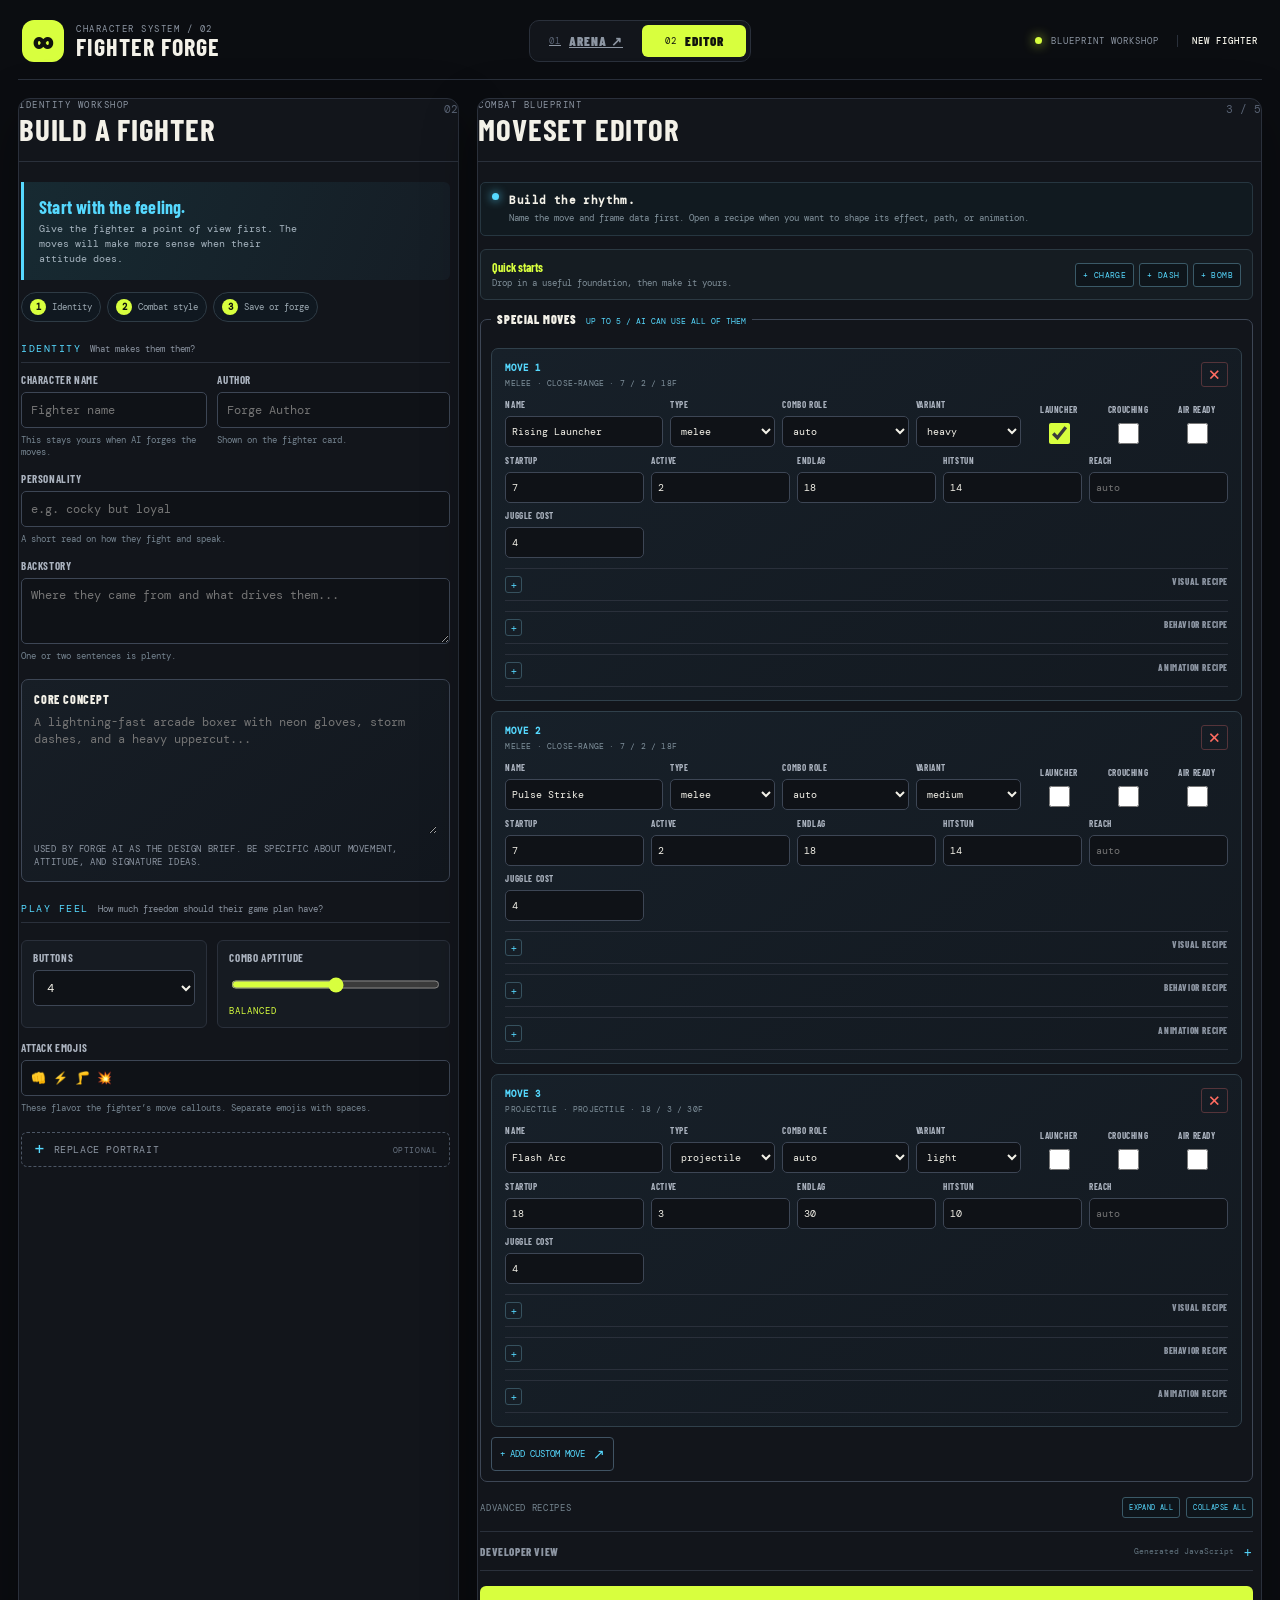
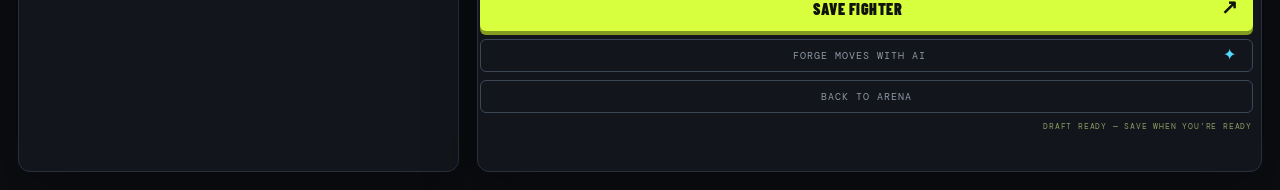
==== editor.html @ 50f6cc72 "a gg" ====
<!doctype html>
<html lang="en">
  <head>
    <meta charset="UTF-8" />
    <meta name="viewport" content="width=device-width, initial-scale=1.0" />
    <title>Character Editor</title>
    <link rel="stylesheet" href="styles.css" />
  </head>
  <body class="editor-page">
    <div class="app-shell">
      <header class="topbar">
        <div class="brand">
          <span class="brand-mark">∞</span>
          <div class="brand-copy"><span class="overline">CHARACTER SYSTEM / 02</span><h1>FIGHTER FORGE</h1></div>
        </div>
        <nav class="tabs" aria-label="Fighter Forge sections">
          <a class="tab" href="index.html"><span>01</span>ARENA ↗</a>
          <span class="tab active"><span>02</span>EDITOR</span>
        </nav>
        <div class="top-status"><i></i><span>BLUEPRINT WORKSHOP</span><b id="editor-mode">NEW FIGHTER</b></div>
      </header>

      <main class="standalone-editor">
        <section class="editor-identity-panel">
          <div class="view-heading"><div><span id="editor-overline" class="overline">IDENTITY WORKSHOP</span><h2 id="editor-heading">Build a fighter</h2></div><span class="view-index">02</span></div>
          <div class="editor-scroll">
            <div class="editor-callout"><strong>Start with the feeling.</strong><span>Give the fighter a point of view first. The moves will make more sense when their attitude does.</span></div>
            <div class="editor-quick-guide" aria-label="Editor workflow"><span><b>1</b> Identity</span><span><b>2</b> Combat style</span><span><b>3</b> Save or forge</span></div>
            <div class="editor-section-title"><span>IDENTITY</span><small>What makes them them?</small></div>
            <div class="two-fields"><label>Character name<input id="character-name" maxlength="24" placeholder="Fighter name" required /><small class="field-help">This stays yours when AI forges the moves.</small></label><label>Author<input id="character-author" maxlength="24" placeholder="Forge Author" /><small class="field-help">Shown on the fighter card.</small></label></div>
            <label class="simple-personality">Personality<input id="character-personality" maxlength="80" placeholder="e.g. cocky but loyal" /><small class="field-help">A short read on how they fight and speak.</small></label>
            <label class="simple-backstory">Backstory<textarea id="character-backstory" maxlength="240" placeholder="Where they came from and what drives them..."></textarea><small class="field-help">One or two sentences is plenty.</small></label>
            <label class="prompt-box"><span>Core concept</span><textarea id="character-prompt" maxlength="700" placeholder="A lightning-fast arcade boxer with neon gloves, storm dashes, and a heavy uppercut..."></textarea><small>Used by Forge AI as the design brief. Be specific about movement, attitude, and signature ideas.</small></label>
            <div class="editor-section-title"><span>PLAY FEEL</span><small>How much freedom should their game plan have?</small></div>
            <div class="form-row tuning-row"><label>Buttons<select id="character-buttons"><option>3</option><option selected>4</option><option>5</option><option>6</option></select></label><label>Combo aptitude<input id="character-combo" type="range" min="1" max="5" value="3" /><output id="combo-value">BALANCED</output></label></div>
            <label>Attack emojis<input id="character-emojis" maxlength="60" value="👊 ⚡ 🦵 💥" /><small class="field-help">These flavor the fighter’s move callouts. Separate emojis with spaces.</small></label>
            <label class="file-pick"><span>+</span> REPLACE PORTRAIT <small>OPTIONAL</small><input id="portrait-upload" type="file" accept="image/*" /></label>
            <div id="portrait-status" class="status"></div>
          </div>
        </section>

        <section class="editor-moves-panel">
          <div class="view-heading"><div><span class="overline">COMBAT BLUEPRINT</span><h2>Moveset editor</h2></div><span id="move-count" class="view-index">0 / 5</span></div>
          <div class="editor-scroll">
            <div class="lab-note"><span class="signal"></span><div><strong>Build the rhythm.</strong><span>Name the move and frame data first. Open a recipe when you want to shape its effect, path, or animation.</span></div></div>
            <div class="moves-toolbar"><div><strong>Quick starts</strong><span>Drop in a useful foundation, then make it yours.</span></div><div class="move-presets"><button type="button" data-preset="charge">+ CHARGE</button><button type="button" data-preset="dash-attack">+ DASH</button><button type="button" data-preset="bomb">+ BOMB</button></div></div>
            <fieldset class="moveset-fieldset"><legend>Special moves <small>UP TO 5 / AI CAN USE ALL OF THEM</small></legend><div id="special-list"></div><button type="button" id="add-special" class="small-button">+ ADD CUSTOM MOVE <span>↗</span></button></fieldset>
            <div class="recipe-tools"><span>Advanced recipes</span><button type="button" id="expand-recipes" class="tiny-button">EXPAND ALL</button><button type="button" id="collapse-recipes" class="tiny-button">COLLAPSE ALL</button></div>
            <details class="code-details"><summary>Developer view <small>Generated JavaScript</small><span>+</span></summary><pre id="code-preview">// Save or forge a character to inspect its combat script.</pre></details>
            <div class="editor-actions"><button id="save-fighter" class="primary full">SAVE FIGHTER <span>↗</span></button><button id="forge-with-ai" class="secondary full">FORGE MOVES WITH AI <span>✦</span></button><a class="secondary full" href="index.html">BACK TO ARENA</a></div>
            <div id="editor-dirty" class="editor-dirty" aria-live="polite"></div>
            <div id="editor-status" class="status"></div>
          </div>
        </section>
      </main>
    </div>
    <dialog id="asset-request-dialog" class="asset-dialog" aria-labelledby="asset-request-title">
      <form method="dialog">
        <span class="overline">OPTIONAL VISUAL REQUEST</span>
        <h2 id="asset-request-title">Give this move a custom sprite?</h2>
        <p id="asset-request-copy"></p>
        <label class="file-pick asset-upload-pick"><span>+</span> CHOOSE IMAGE <small>PNG / WEBP / GIF</small><input id="asset-request-upload" type="file" accept="image/png,image/jpeg,image/webp,image/gif" /></label>
        <div id="asset-request-status" class="status"></div>
        <div class="asset-dialog-actions"><button type="button" id="asset-use-emoji" class="secondary">USE EMOJI INSTEAD</button><button type="button" id="asset-attach" class="primary">ATTACH SPRITE <span>↗</span></button></div>
      </form>
    </dialog>
    <script type="module" src="editor.js"></script>
  </body>
</html>
---- styles.css ----
@import url('https://fonts.googleapis.com/css2?family=Barlow+Condensed:ital,wght@0,500;0,600;0,700;0,900;1,600;1,800&family=DM+Mono:wght@400;500&display=swap');

:root { --bg:#0b0d11; --surface:#12151b; --surface-2:#181c24; --line:#2a303b; --line-bright:#3d4655; --text:#f3f1e8; --muted:#8d96a3; --lime:#d8ff3e; --cyan:#56d9ff; --coral:#ff6c61; --paper:#f1f0e9; }
* { box-sizing:border-box; }
html,body { margin:0; min-height:100%; background:var(--bg); color:var(--text); font-family:'Barlow Condensed',sans-serif; }
body { min-height:100vh; }
button,input,textarea,select { font:inherit; }
button { cursor:pointer; }
.app-shell { min-height:100vh; padding:16px 18px 18px; }
.topbar { min-height:64px; display:grid; grid-template-columns:minmax(240px,1fr) auto minmax(240px,1fr); align-items:center; gap:24px; padding:0 4px 14px; border-bottom:1px solid var(--line); }
.brand { display:flex; align-items:center; gap:12px; }
.brand-mark { width:42px; height:42px; display:grid; place-items:center; color:#10130d; background:var(--lime); border-radius:12px; font-size:31px; font-weight:900; line-height:1; }
.brand-copy h1 { margin:1px 0 0; color:var(--text); font-size:24px; line-height:.88; letter-spacing:1px; }
.overline { display:block; color:var(--muted); font:9px 'DM Mono',monospace; letter-spacing:1.5px; text-transform:uppercase; }
.tabs { display:flex; gap:4px; padding:4px; background:var(--surface); border:1px solid var(--line); border-radius:10px; }
.tab { min-width:104px; display:flex; justify-content:center; align-items:center; gap:8px; padding:8px 12px; border:0; border-radius:6px; color:var(--muted); background:transparent; font-size:13px; font-weight:900; letter-spacing:1px; }
.tab span { color:#596272; font:9px 'DM Mono',monospace; }
.tab.active { color:#10130d; background:var(--lime); }
.tab.active span { color:#10130d; }
.top-status { display:flex; justify-content:flex-end; align-items:center; gap:9px; color:var(--muted); font:9px 'DM Mono',monospace; letter-spacing:1px; }
.top-status i { width:7px; height:7px; display:block; border-radius:50%; background:var(--lime); box-shadow:0 0 12px var(--lime); }
.top-status b { margin-left:9px; padding-left:14px; border-left:1px solid var(--line); color:var(--text); font-weight:500; }
.main-grid { min-height:calc(100vh - 99px); display:grid; grid-template-columns:minmax(0,1.45fr) minmax(420px,.78fr); gap:18px; padding-top:18px; }
.standalone-editor { min-height:calc(100vh - 99px); display:grid; grid-template-columns:minmax(320px,.72fr) minmax(0,1.28fr); gap:18px; padding-top:18px; }
.editor-identity-panel,.editor-moves-panel { min-width:0; min-height:0; display:flex; flex-direction:column; overflow:hidden; color:var(--text); background:var(--surface); border:1px solid var(--line); border-radius:12px; box-shadow:0 18px 55px #0005; }
.standalone-editor .editor-scroll { flex:1; }
.arena-column { min-width:0; display:flex; flex-direction:column; }
.arena-heading,.view-heading { display:flex; justify-content:space-between; align-items:flex-start; }
.arena-heading { padding:0 2px 10px; }
.arena-heading h2,.view-heading h2 { margin:5px 0 0; font-size:28px; line-height:.85; letter-spacing:.8px; text-transform:uppercase; }
.arena-meta { display:flex; gap:8px; color:var(--muted); font:9px 'DM Mono',monospace; }
.arena-meta span { padding:6px 8px; border:1px solid var(--line); border-radius:5px; }
.arena-wrap { position:relative; min-height:0; flex:1; overflow:hidden; border:1px solid var(--line-bright); border-radius:12px; background:#1d3b4f; box-shadow:0 18px 55px #0008; }
canvas { width:100%; height:100%; min-height:0; display:block; object-fit:cover; }
.scanlines { position:absolute; inset:0; pointer-events:none; opacity:.11; background:repeating-linear-gradient(0deg,transparent 0 3px,#00121b 4px 5px); mix-blend-mode:multiply; }
.match-ui { position:absolute; top:18px; left:20px; right:20px; display:grid; grid-template-columns:1fr 170px 1fr; gap:18px; align-items:start; color:white; text-shadow:2px 2px 0 #111; }
.nameplate { display:grid; grid-template-columns:1fr 28px; grid-template-rows:auto 15px auto auto; gap:4px 8px; font-size:18px; letter-spacing:1px; font-weight:900; }
.nameplate.right { text-align:right; direction:rtl; }
.nameplate b { color:var(--lime); font-size:23px; line-height:.8; }
.health { height:15px; padding:2px; background:#101116aa; border:1px solid #000; grid-column:1 / -1; }
.health i { display:block; width:100%; height:100%; background:linear-gradient(90deg,var(--lime),#70eb82); transition:width .2s; }
.right .health i { margin-left:auto; background:linear-gradient(90deg,#ff8a5c,#ffd05d); }
.round-display { display:grid; justify-items:center; gap:0; text-align:center; }
.round-display span { padding:3px 9px; border:1px solid #fff4; border-radius:99px; background:#101116aa; font:9px 'DM Mono',monospace; letter-spacing:1px; }
.round-display strong { margin-top:3px; font-size:27px; letter-spacing:2px; }
.round-display em { width:40px; height:34px; display:grid; place-items:center; color:#111; background:var(--paper); border:2px solid #111; font-size:24px; font-style:normal; text-shadow:none; }
.banter { position:absolute; top:22%; left:50%; max-width:560px; padding:11px 18px; transform:translateX(-50%); color:#111; background:#fffef6; border:2px solid #151518; border-radius:5px; box-shadow:5px 5px #151518; text-align:center; font-size:21px; font-weight:800; font-style:italic; opacity:0; transition:opacity .25s; }
.banter.show { opacity:1; }
.move-callout { position:absolute; top:30%; left:50%; display:flex; flex-direction:column; align-items:center; gap:1px; min-width:170px; padding:7px 12px 6px; transform:translateX(-50%) translateY(8px) skew(-7deg) scale(.8); color:#111; background:var(--move-color,#f7d35b); border:2px solid #111; box-shadow:4px 4px #111; opacity:0; transition:opacity .16s,transform .2s cubic-bezier(.2,.8,.25,1); pointer-events:none; z-index:3; }
.move-callout[data-side="left"] { left:27%; }
.move-callout[data-side="right"] { left:73%; }
.move-callout.show { opacity:1; transform:translateX(-50%) translateY(0) skew(-7deg) scale(1); }
.move-callout-type { font:8px 'DM Mono',monospace; letter-spacing:1.1px; }
.move-callout strong { font-size:19px; line-height:.95; letter-spacing:.8px; text-align:center; }
.move-callout small { font:8px 'DM Mono',monospace; letter-spacing:.3px; opacity:.72; }
.combo-readout { position:absolute; top:34%; left:50%; padding:0; transform:translateX(-50%) translateY(-8px) skew(-8deg) scale(.82); color:var(--lime); background:transparent; border:0; font:900 24px 'Barlow Condensed',sans-serif; letter-spacing:1px; text-shadow:3px 3px #111; opacity:0; transition:opacity .2s ease,transform .26s cubic-bezier(.2,.8,.25,1); pointer-events:none; white-space:nowrap; }
.combo-readout[data-side="left"] { left:28%; }
.combo-readout[data-side="right"] { left:72%; color:#ffcc46; }
.combo-readout.show { opacity:1; transform:translateX(-50%) translateY(0) skew(-8deg) scale(1.08); }
.combo-readout.leaving[data-side="left"] { opacity:0; transform:translateX(-92%) translateY(18px) skew(-8deg) scale(.72); transition-timing-function:cubic-bezier(.55,.05,.8,.4); }
.combo-readout.leaving[data-side="right"] { opacity:0; transform:translateX(-8%) translateY(18px) skew(-8deg) scale(.72); transition-timing-function:cubic-bezier(.55,.05,.8,.4); }
.result { position:absolute; inset:40% 0 auto; color:var(--lime); text-align:center; font-size:clamp(50px,8vw,110px); font-weight:900; font-style:italic; letter-spacing:3px; text-shadow:5px 5px #101014; opacity:0; transform:scale(.8); transition:.2s; }
.result.show { opacity:1; transform:scale(1); }
.rematch { position:absolute; top:61%; left:50%; display:flex; gap:15px; align-items:center; transform:translateX(-50%); padding:9px 17px; color:#10130d; background:var(--lime); border:0; border-radius:5px; box-shadow:0 5px 0 #080a0c; font-size:16px; font-weight:900; letter-spacing:.6px; }
.rematch[hidden] { display:none; }
.rematch span { font-size:19px; }
.arena-footer { position:absolute; right:16px; bottom:13px; left:16px; display:flex; justify-content:space-between; color:#d6e0d6aa; font:8px 'DM Mono',monospace; letter-spacing:1px; }
.forge-panel { min-width:0; min-height:0; overflow:hidden; display:flex; flex-direction:column; color:var(--text); background:var(--surface); border:1px solid var(--line); border-radius:12px; box-shadow:0 18px 55px #0005; }
.view { display:none; min-height:0; padding:25px 26px 22px; }
.view.active { display:flex; flex:1; flex-direction:column; }
.view-index { color:#586273; font:11px 'DM Mono',monospace; }
.view-heading { padding-bottom:19px; border-bottom:1px solid var(--line); }
.view-heading h2 { color:var(--text); font-size:31px; }
.select-slots { display:grid; grid-template-columns:minmax(0,1fr) 30px minmax(0,1fr); gap:7px; align-items:stretch; padding:16px 0 4px; }
.select-slot { min-width:0; display:flex; flex-direction:column; align-items:flex-start; gap:3px; padding:10px 11px; color:var(--muted); background:#101318; border:1px solid var(--line); border-radius:6px; text-align:left; }
.select-slot.active { color:var(--text); border-color:var(--lime); background:#1e251b; box-shadow:inset 0 -2px var(--lime); }
.select-slot strong { width:100%; overflow:hidden; color:var(--text); font-size:16px; line-height:.95; text-overflow:ellipsis; white-space:nowrap; }
.select-slot small { width:100%; overflow:hidden; color:var(--muted); font:7px 'DM Mono',monospace; text-overflow:ellipsis; white-space:nowrap; }
.slot-label { color:var(--lime); font:8px 'DM Mono',monospace; letter-spacing:1px; }
.versus { display:grid; place-items:center; color:var(--coral); font:900 15px 'Barlow Condensed',sans-serif; font-style:italic; }
.roster-intro { display:flex; align-items:center; gap:9px; padding:12px 0 11px; color:var(--text); font-size:15px; font-weight:700; }
.roster-intro .line { width:28px; height:1px; background:var(--line-bright); }
.roster-intro small { color:var(--muted); font:8px 'DM Mono',monospace; }
.roster { display:grid; grid-template-columns:repeat(2,minmax(0,1fr)); flex:1; align-content:start; gap:9px; overflow:auto; padding:1px 2px 16px 1px; }
.fighter-card { min-width:0; min-height:158px; display:grid; grid-template-rows:minmax(0,1fr) auto; gap:7px; padding:8px; color:var(--text); background:var(--surface-2); border:1px solid var(--line); border-radius:8px; text-align:left; transition:border-color .15s,background .15s,transform .15s; }
.fighter-card:hover { border-color:var(--line-bright); transform:translateY(-1px); }
.fighter-card.selected { border-color:var(--lime); background:#20261e; box-shadow:inset 0 3px var(--lime); }
.fighter-card.focused { border-color:var(--cyan); }
.fighter-pick { min-width:0; display:grid; grid-template-rows:92px minmax(0,1fr) auto; gap:7px; padding:0; color:var(--text); background:transparent; border:0; text-align:left; }
.fighter-card .portrait { width:100%; height:92px; display:grid; place-items:center; overflow:hidden; color:#fff; background:linear-gradient(145deg,#4585a2,#19253d); border:1px solid #526072; border-radius:5px; font-size:26px; }
.fighter-card .portrait img { width:100%; height:100%; object-fit:cover; }
.fighter-info { min-width:0; display:block; }
.fighter-card strong { display:block; overflow:hidden; font-size:19px; line-height:.9; text-overflow:ellipsis; white-space:nowrap; }
.fighter-card span { display:block; margin-top:6px; overflow:hidden; color:var(--muted); font:9px 'DM Mono',monospace; text-overflow:ellipsis; white-space:nowrap; }
.fighter-card em { color:var(--lime); font-size:9px; font-style:normal; font-weight:900; letter-spacing:.4px; }
.edit-fighter { display:block; width:100%; padding:5px 2px 1px; color:var(--cyan); background:transparent; border:0; border-top:1px solid var(--line); font:9px 'DM Mono',monospace; letter-spacing:1px; text-align:right; text-decoration:none; }
.edit-fighter span { display:inline; margin:0; color:var(--cyan); font:14px 'Barlow Condensed',sans-serif; }
.primary { width:100%; border:0; border-radius:6px; padding:13px 15px; color:#10130d; background:var(--lime); box-shadow:0 4px 0 #849d21; font-size:16px; font-weight:900; letter-spacing:.5px; transition:transform .1s,box-shadow .1s,filter .1s; }
.primary:hover { filter:brightness(1.05); }
.primary:active { box-shadow:0 1px 0 #849d21; transform:translateY(3px); }
.primary span { float:right; font-size:20px; line-height:.7; }
.secondary { display:block; width:100%; margin-top:8px; padding:9px 15px; color:var(--muted); background:transparent; border:1px solid var(--line-bright); border-radius:6px; font:10px 'DM Mono',monospace; letter-spacing:1px; text-align:center; text-decoration:none; }
.secondary:hover { color:var(--text); border-color:var(--text); }
.secondary[hidden] { display:none; }
.secondary span { float:right; color:var(--cyan); font-size:16px; line-height:.7; }
.create-fighter-link { margin:0 0 9px; }
.editor-scroll { min-height:0; overflow:auto; padding:18px 3px 4px 1px; }
.editor-callout { display:flex; flex-direction:column; gap:3px; margin-bottom:17px; padding:11px 13px; border-left:2px solid var(--cyan); background:#17222a; border-radius:0 6px 6px 0; }
.editor-callout strong { color:var(--cyan); font-size:16px; }
.editor-callout span { color:#a6b4bf; font:9px/1.5 'DM Mono',monospace; }
.two-fields,.form-row { display:grid; grid-template-columns:1fr 1.25fr; gap:10px; margin:0 0 13px; }
.simple-personality { margin-bottom:13px; }
.form-row { margin-top:15px; }
label { display:flex; flex-direction:column; gap:6px; color:#abb3bf; font-size:11px; font-weight:700; letter-spacing:.6px; text-transform:uppercase; }
input,select,textarea { width:100%; color:var(--text); background:#0f1217; border:1px solid var(--line-bright); border-radius:5px; outline:0; }
input,select { height:36px; padding:4px 9px; font:12px 'DM Mono',monospace; }
input:focus,select:focus,textarea:focus { border-color:var(--cyan); box-shadow:0 0 0 2px #56d9ff22; }
textarea { resize:vertical; padding:8px 9px; font:12px/1.45 'DM Mono',monospace; }
.simple-backstory { margin-bottom:13px; }
.simple-backstory textarea { min-height:66px; }
.prompt-box { display:block; margin-bottom:0; padding:12px; background:#161b22; border:1px solid var(--line-bright); border-radius:7px; }
.prompt-box>span { color:var(--text); font-size:12px; font-weight:800; letter-spacing:.8px; text-transform:uppercase; }
.prompt-box textarea { min-height:120px; margin:8px 0 7px; padding:0; background:transparent; border:0; border-radius:0; box-shadow:none; }
.prompt-box textarea:focus { box-shadow:none; }
.prompt-box small { color:var(--muted); font:9px 'DM Mono',monospace; }
.tuning-row label { padding:10px 11px; background:#161b22; border:1px solid var(--line); border-radius:6px; }
.form-row input[type=range],input[type=range] { height:25px; padding:0; accent-color:var(--lime); border:0; background:transparent; box-shadow:none; }
.form-row output { color:var(--lime); font:9px 'DM Mono',monospace; letter-spacing:1px; }
.file-pick { display:flex; flex-direction:row; align-items:center; gap:8px; margin:15px 0; padding:10px 12px; color:var(--muted); border:1px dashed #4c5665; border-radius:6px; font:10px 'DM Mono',monospace; }
.file-pick span { color:var(--cyan); font-size:18px; line-height:.5; }
.file-pick small { margin-left:auto; color:#687381; font:8px 'DM Mono',monospace; }
.file-pick input { display:none; }
.status { min-height:18px; margin:10px 1px 0; color:var(--coral); font:10px/1.45 'DM Mono',monospace; }
.lab-note { display:flex; align-items:center; gap:8px; margin-bottom:17px; color:var(--muted); font:9px/1.45 'DM Mono',monospace; }
.signal { width:7px; height:7px; display:block; border-radius:50%; background:var(--cyan); box-shadow:0 0 10px var(--cyan); }
.advanced-scroll>label { margin-bottom:12px; }
fieldset { margin:15px 0; padding:12px 10px 10px; border:1px solid var(--line-bright); border-radius:7px; }
legend { padding:0 6px; color:var(--text); font-size:12px; font-weight:900; letter-spacing:.8px; text-transform:uppercase; }
legend small { margin-left:6px; color:var(--muted); font:8px 'DM Mono',monospace; font-weight:400; letter-spacing:0; }
.special { display:grid; grid-template-columns:minmax(0,1fr) 62px repeat(4,34px) 18px; gap:3px; align-items:end; margin:7px 0; }
.special input,.special select { width:100%; min-width:0; }
.special button { height:34px; padding:0; color:var(--coral); background:transparent; border:0; font-size:18px; }
.frame-field { display:flex; flex-direction:column; gap:3px; color:var(--muted); font:8px 'DM Mono',monospace; text-align:center; }
.frame-field input { height:28px; padding:2px; text-align:center; font-size:10px; }
.small-button { display:flex; align-items:center; gap:8px; margin-top:10px; padding:7px 8px; color:var(--cyan); background:transparent; border:1px solid #405363; border-radius:4px; font:9px 'DM Mono',monospace; }
.small-button span { font-size:14px; }
.special-editor { margin:10px 0; padding:12px; background:var(--surface-2); border:1px solid var(--line); border-radius:7px; }
.move-card-heading { display:flex; justify-content:space-between; align-items:center; margin-bottom:9px; color:var(--cyan); font:9px 'DM Mono',monospace; letter-spacing:1px; }
.remove-move { padding:0 3px; color:var(--coral); background:transparent; border:0; font-size:21px; line-height:.7; }
.move-core,.move-frame-grid,.recipe-grid { display:grid; gap:7px; }
.move-core { grid-template-columns:minmax(120px,1.5fr) minmax(84px,1fr) minmax(112px,1.2fr) minmax(84px,1fr) repeat(3,minmax(62px,auto)); }
.move-frame-grid { grid-template-columns:repeat(5,minmax(54px,1fr)); margin-top:8px; }
.recipe-grid { grid-template-columns:repeat(3,minmax(90px,1fr)); padding:0 1px 5px; }
.script-field { grid-column:1 / -1; }
.script-field textarea { min-height:110px; color:#d8ff3e; background:#0a1015; }
.special-editor label { min-width:0; font-size:9px; }
.special-editor input,.special-editor select { height:31px; padding:3px 6px; font-size:10px; }
.special-editor input[type=color] { padding:2px; }
.check-field { align-items:center; justify-content:end; gap:5px; text-align:center; }
.check-field input { width:21px; height:21px; accent-color:var(--lime); }
.move-recipe { margin:10px 0 0; }
.move-recipe summary { padding:7px 0; font-size:9px; }
.move-recipe[open] summary { color:var(--cyan); }
.recipe-library-link { display:block; padding:6px 1px 2px; color:var(--cyan); font:8px 'DM Mono',monospace; letter-spacing:.8px; text-align:right; text-decoration:none; }
.recipe-library-link:hover { color:var(--lime); }
.moveset-fieldset { margin-top:6px; }
.editor-actions { margin-top:15px; }
.editor-actions .secondary { margin-top:8px; }
details { margin:15px 0; border-top:1px solid var(--line); border-bottom:1px solid var(--line); }
summary { display:flex; justify-content:space-between; padding:9px 0; color:var(--muted); cursor:pointer; font-size:11px; font-weight:800; letter-spacing:.6px; text-transform:uppercase; }
summary span { color:var(--cyan); font-size:17px; font-weight:400; }
pre { max-height:220px; margin:0 0 10px; overflow:auto; padding:10px; color:#bff6ff; background:#090b0f; border:1px solid var(--line); border-radius:4px; font:9px/1.4 'DM Mono',monospace; white-space:pre-wrap; }
@media (max-width:1050px) {
  .topbar { grid-template-columns:1fr auto; }
  .tabs { grid-column:1 / -1; grid-row:2; justify-self:start; }
  .top-status { grid-column:2; grid-row:1; }
  .main-grid { grid-template-columns:minmax(0,1fr) minmax(360px,.66fr); }
  .tab { min-width:92px; }
}
@media (max-width:820px) {
  .app-shell { padding:10px; }
  .topbar { gap:12px; padding-bottom:11px; }
  .main-grid { display:flex; flex-direction:column; min-height:0; padding-top:12px; }
  .arena-column { min-height:55vh; }
  .arena-wrap { min-height:0; }
  .forge-panel { min-height:520px; }
  .view { padding:20px; }
  .standalone-editor { display:flex; flex-direction:column; min-height:0; }
  .editor-identity-panel,.editor-moves-panel { min-height:520px; }
}
@media (max-width:520px) {
  .brand-copy h1 { font-size:21px; }
  .brand-mark { width:36px; height:36px; font-size:27px; }
  .top-status span { display:none; }
  .top-status b { margin-left:0; padding-left:0; border-left:0; }
  .tabs { width:100%; }
  .tab { min-width:0; flex:1; padding:8px 5px; font-size:11px; }
  .tab span { display:none; }
  .arena-column { min-height:52vh; }
  .arena-heading h2 { font-size:23px; }
  .arena-meta { font-size:8px; }
  .arena-meta span { padding:5px; }
  .match-ui { top:11px; left:10px; right:10px; grid-template-columns:1fr 75px 1fr; gap:5px; }
  .nameplate { font-size:13px; }
  .round-display strong { font-size:16px; }
  .round-display em { width:34px; height:29px; font-size:20px; }
  .banter { top:25%; max-width:88%; padding:8px 11px; font-size:15px; }
  .arena-footer { font-size:7px; }
  .arena-footer span:last-child { display:none; }
  .view { padding:17px 14px; }
  .view-heading h2 { font-size:27px; }
  .two-fields,.form-row { grid-template-columns:1fr; gap:9px; }
  .special { grid-template-columns:minmax(0,1fr) 58px repeat(4,31px) 16px; gap:2px; }
  .special button { font-size:16px; }
  .standalone-editor { padding-top:12px; gap:12px; }
  .editor-identity-panel,.editor-moves-panel { min-height:0; }
  .move-core { grid-template-columns:1fr 1fr; }
  .move-core label:first-child { grid-column:1 / -1; }
  .move-frame-grid { grid-template-columns:repeat(3,minmax(54px,1fr)); }
  .recipe-grid { grid-template-columns:repeat(2,minmax(0,1fr)); }
}

/* Editor usability pass */
.editor-page .editor-scroll { padding:20px 8px 8px 2px; }
.editor-page .editor-callout { margin-bottom:12px; padding:14px 15px; background:linear-gradient(110deg,#172a32,#151d25); border-left-width:3px; }
.editor-page .editor-callout strong { font-size:18px; letter-spacing:.2px; }
.editor-page .editor-callout span { max-width:44ch; font-size:10px; }
.editor-quick-guide { display:flex; flex-wrap:wrap; gap:6px; margin:0 0 20px; }
.editor-quick-guide span { display:flex; align-items:center; gap:6px; padding:6px 8px; color:#9eabb4; background:#101820; border:1px solid #2e3b45; border-radius:99px; font:9px 'DM Mono',monospace; }
.editor-quick-guide b { display:grid; width:16px; height:16px; place-items:center; color:#10130d; background:var(--lime); border-radius:50%; font-size:9px; }
.editor-section-title { display:flex; align-items:baseline; gap:9px; margin:20px 0 10px; padding-bottom:7px; border-bottom:1px solid var(--line); }
.editor-section-title span { color:var(--cyan); font:10px 'DM Mono',monospace; letter-spacing:1.5px; }
.editor-section-title small { color:var(--muted); font:9px 'DM Mono',monospace; }
.field-help { color:#768591; font:9px/1.35 'DM Mono',monospace; font-weight:400; letter-spacing:0; text-transform:none; }
.editor-page .simple-personality,.editor-page .simple-backstory { margin-bottom:14px; }
.editor-page .prompt-box { margin-top:17px; background:linear-gradient(140deg,#171e26,#12171e); }
.editor-page .prompt-box small { display:block; line-height:1.45; }
.editor-page .tuning-row { margin-top:17px; }
.editor-page .file-pick { margin-top:18px; cursor:pointer; transition:border-color .15s,background .15s; }
.editor-page .file-pick:hover { background:#17232a; border-color:var(--cyan); }
.editor-page .view-heading { display:flex; justify-content:space-between; align-items:flex-start; }
.editor-page .view-heading>div { min-width:0; }
.editor-page .view-index { padding-top:3px; }
.editor-page .lab-note { align-items:flex-start; gap:10px; margin-bottom:13px; padding:10px 11px; background:#111a20; border:1px solid #263640; border-radius:5px; }
.editor-page .lab-note>div { display:flex; flex-direction:column; gap:3px; }
.editor-page .lab-note strong { color:var(--text); font-size:11px; letter-spacing:.4px; }
.editor-page .lab-note div span { color:#84949e; font-size:9px; }
.moves-toolbar { display:flex; justify-content:space-between; align-items:center; gap:12px; margin:0 0 12px; padding:10px 11px; background:#151c22; border:1px solid #2b3942; border-radius:6px; }
.moves-toolbar>div:first-child { display:flex; min-width:0; flex-direction:column; gap:3px; }
.moves-toolbar strong { color:var(--lime); font-size:12px; }
.moves-toolbar span { color:#81909a; font:9px/1.35 'DM Mono',monospace; }
.move-presets { display:flex; flex-wrap:wrap; justify-content:flex-end; gap:5px; }
.move-presets button,.tiny-button { padding:6px 7px; color:var(--cyan); background:#0e151b; border:1px solid #3a5967; border-radius:3px; font:8px 'DM Mono',monospace; letter-spacing:.4px; cursor:pointer; }
.move-presets button:hover,.tiny-button:hover { color:#10130d; background:var(--cyan); }
.moveset-fieldset { margin-top:0; }
.editor-page .moveset-fieldset legend small { color:var(--cyan); }
.special-editor { padding:13px; background:linear-gradient(145deg,#172029,#131920); border-color:#30404b; transition:border-color .15s,box-shadow .15s; }
.special-editor:focus-within { border-color:#4d7889; box-shadow:0 0 0 2px #56d9ff0d; }
.move-card-heading { align-items:flex-start; margin-bottom:11px; }
.move-heading-copy { display:flex; min-width:0; flex-direction:column; gap:4px; }
.move-heading-copy strong { color:var(--cyan); }
.move-summary { overflow:hidden; color:#81929d; font:8px 'DM Mono',monospace; letter-spacing:.2px; text-overflow:ellipsis; white-space:nowrap; text-transform:uppercase; }
.remove-move { width:27px; height:25px; display:grid; place-items:center; border:1px solid #55343a; border-radius:3px; }
.remove-move:hover { color:#fff; background:#6e3439; }
.move-recipe summary { gap:8px; }
.move-recipe summary::before { content:'+'; display:inline-grid; width:15px; height:15px; place-items:center; color:var(--cyan); border:1px solid #36515e; border-radius:3px; font-size:13px; font-weight:400; }
.move-recipe[open] summary::before { content:'−'; color:#10130d; background:var(--cyan); }
.move-recipe summary>span { margin-left:auto; display:none; }
.move-recipe summary small { color:#71818c; font:8px 'DM Mono',monospace; font-weight:400; letter-spacing:0; text-transform:none; }
.recipe-tools { display:flex; align-items:center; justify-content:flex-end; gap:6px; margin:13px 0 3px; }
.recipe-tools>span { margin-right:auto; color:#768691; font:9px 'DM Mono',monospace; text-transform:uppercase; letter-spacing:.7px; }
.tiny-button { padding:5px 6px; font-size:7px; }
.code-details { margin-top:13px; }
.code-details summary { align-items:center; }
.code-details summary small { margin-left:auto; margin-right:10px; color:#637580; font:8px 'DM Mono',monospace; font-weight:400; letter-spacing:0; text-transform:none; }
.editor-dirty { min-height:14px; margin:8px 1px 0; color:#8b9a62; font:8px 'DM Mono',monospace; letter-spacing:.8px; text-align:right; text-transform:uppercase; }
.custom-sprite-status { padding:6px 1px 1px; color:#71838d; font:8px 'DM Mono',monospace; letter-spacing:.35px; }
.custom-sprite-status.attached { color:var(--lime); }
.asset-dialog { width:min(490px,calc(100% - 28px)); padding:24px; color:var(--text); background:#151c22; border:1px solid #527383; border-radius:9px; box-shadow:0 24px 80px #000b; }
.asset-dialog::backdrop { background:#050a0ed9; backdrop-filter:blur(5px); }
.asset-dialog h2 { margin:7px 0 10px; color:#fff; font-size:30px; line-height:.9; }
.asset-dialog p { margin:0; color:#a6b4bf; font:11px/1.55 'DM Mono',monospace; }
.asset-upload-pick { margin:18px 0 0; cursor:pointer; }
.asset-dialog .status { min-height:17px; margin:8px 0 0; }
.asset-dialog-actions { display:grid; grid-template-columns:1fr 1fr; gap:8px; margin-top:12px; }
.asset-dialog-actions .secondary { margin:0; }
.asset-dialog-actions .primary { padding:9px 11px; font-size:11px; }
.asset-dialog-actions button:disabled { cursor:wait; opacity:.55; }

@media (max-width:640px) {
  .editor-page .editor-scroll { padding-right:2px; }
  .moves-toolbar { align-items:flex-start; flex-direction:column; }
  .move-presets { justify-content:flex-start; }
  .recipe-tools { flex-wrap:wrap; }
  .recipe-tools>span { width:100%; }
}

/* VFX library */
.vfx-page { background:radial-gradient(circle at 82% 14%,#172833 0,#0b0d11 34%),var(--bg); }
.vfx-page .topbar { grid-template-columns:minmax(220px,1fr) auto minmax(180px,1fr); }
.vfx-page .tabs { max-width:100%; }
.vfx-page .tab { min-width:92px; }
.vfx-workspace { min-height:calc(100vh - 99px); display:grid; grid-template-columns:minmax(0,1.42fr) minmax(350px,.58fr); gap:18px; padding-top:18px; }
.vfx-library-panel,.vfx-inspector-panel { min-width:0; min-height:0; background:var(--surface); border:1px solid var(--line); border-radius:12px; box-shadow:0 18px 55px #0006; }
.vfx-library-panel { display:flex; flex-direction:column; overflow:hidden; padding:25px 26px 20px; }
.vfx-heading,.inspector-heading { display:flex; justify-content:space-between; align-items:flex-start; }
.vfx-heading { padding-bottom:19px; border-bottom:1px solid var(--line); }
.vfx-heading h2,.inspector-heading h2 { margin:5px 0 0; color:var(--text); font-size:31px; line-height:.85; letter-spacing:.8px; text-transform:uppercase; }
.vfx-toolbar { display:flex; align-items:center; gap:10px; padding:16px 0 12px; }
.vfx-filters { display:flex; flex-wrap:wrap; gap:5px; }
.vfx-filter { padding:7px 9px; color:var(--muted); background:#101318; border:1px solid var(--line); border-radius:4px; font:9px 'DM Mono',monospace; letter-spacing:.7px; }
.vfx-filter:hover { color:var(--text); border-color:var(--line-bright); }
.vfx-filter.active { color:#10130d; background:var(--lime); border-color:var(--lime); }
.vfx-search { position:relative; min-width:165px; margin-left:auto; }
.vfx-search span { position:absolute; top:8px; left:9px; color:var(--cyan); font-size:18px; line-height:1; }
.vfx-search input { height:33px; padding-left:27px; font-size:10px; }
.vfx-results-line { display:flex; align-items:center; gap:9px; margin-bottom:10px; color:var(--muted); font:8px 'DM Mono',monospace; letter-spacing:1px; }
.vfx-results-line .line { width:28px; height:1px; background:var(--line-bright); }
.vfx-results-line small { color:#667180; font:8px 'DM Mono',monospace; }
.vfx-grid { min-height:0; display:grid; grid-template-columns:repeat(auto-fill,minmax(140px,1fr)); align-content:start; gap:9px; overflow:auto; padding:1px 3px 4px 1px; }
.vfx-card { min-width:0; padding:7px; color:var(--text); background:var(--surface-2); border:1px solid var(--line); border-radius:7px; text-align:left; transition:transform .15s,border-color .15s,background .15s; }
.vfx-card:hover { transform:translateY(-2px); border-color:var(--line-bright); }
.vfx-card.selected { background:#20261e; border-color:var(--lime); box-shadow:inset 0 2px var(--lime); }
.vfx-card-art { position:relative; height:106px; display:grid; place-items:center; overflow:hidden; border:1px solid #313a47; border-radius:4px; }
.vfx-card-art img { width:100%; height:100%; object-fit:contain; image-rendering:auto; }
.vfx-card-art>span { position:absolute; right:4px; bottom:4px; padding:3px 4px; color:#dce6df; background:#0b0e13cc; border:1px solid #ffffff22; border-radius:3px; font:8px 'DM Mono',monospace; }
.vfx-card-copy { min-width:0; padding:7px 2px 1px; }
.vfx-card-copy strong { display:block; overflow:hidden; font-size:16px; line-height:.95; text-overflow:ellipsis; white-space:nowrap; }
.vfx-card-copy small { display:block; margin-top:5px; overflow:hidden; color:var(--muted); font:8px 'DM Mono',monospace; letter-spacing:.3px; text-overflow:ellipsis; white-space:nowrap; }
.checkerboard { background-color:#151920; background-image:linear-gradient(45deg,#1b2129 25%,transparent 25%,transparent 75%,#1b2129 75%),linear-gradient(45deg,#1b2129 25%,transparent 25%,transparent 75%,#1b2129 75%); background-position:0 0,8px 8px; background-size:16px 16px; }
.empty-vfx { display:flex; flex-direction:column; gap:5px; align-items:center; justify-content:center; min-height:180px; grid-column:1/-1; color:var(--muted); text-align:center; }
.empty-vfx strong { color:var(--text); font-size:20px; }
.empty-vfx span { font:10px 'DM Mono',monospace; }
.vfx-inspector-panel { display:flex; flex-direction:column; overflow:auto; padding:25px 24px 20px; }
.inspector-heading { padding-bottom:17px; border-bottom:1px solid var(--line); }
.inspector-heading h2 { max-width:235px; font-size:26px; }
.asset-role { padding-top:5px; color:var(--lime); font:8px 'DM Mono',monospace; letter-spacing:1px; text-align:right; }
.inspector-stage { position:relative; height:246px; display:grid; place-items:center; margin-top:15px; overflow:hidden; border:1px solid var(--line-bright); border-radius:7px; }
.inspector-stage img { width:100%; height:100%; object-fit:contain; padding:19px; }
.frame-readout { position:absolute; bottom:9px; left:10px; padding:4px 5px; color:var(--text); background:#0a0d12cc; font:9px 'DM Mono',monospace; }
.play-toggle { position:absolute; right:9px; bottom:8px; width:30px; height:27px; color:#111; background:var(--lime); border:0; border-radius:4px; font-size:12px; font-weight:900; }
.inspector-tags { display:flex; flex-wrap:wrap; gap:5px; min-height:24px; padding:12px 0 9px; }
.inspector-tags span { padding:4px 6px; color:var(--cyan); background:#13222a; border:1px solid #294753; border-radius:3px; font:8px 'DM Mono',monospace; }
.inspector-meta { display:grid; grid-template-columns:1fr 1fr 1fr; gap:6px; padding:11px 0; border-top:1px solid var(--line); border-bottom:1px solid var(--line); }
.inspector-meta div { display:flex; flex-direction:column; gap:4px; }
.inspector-meta span { color:var(--muted); font:8px 'DM Mono',monospace; }
.inspector-meta strong { color:var(--text); font:10px 'DM Mono',monospace; }
.timeline { position:relative; height:60px; margin:12px 0 2px; overflow:hidden; border:1px solid var(--line); border-radius:4px; background:#0f1217; }
.timeline-strip { height:100%; display:flex; gap:2px; padding:6px; }
.timeline-frame { min-width:45px; flex:1; display:grid; place-items:center; overflow:hidden; border:1px solid transparent; border-radius:2px; background:#191f27; }
.timeline-frame.active { border-color:var(--lime); background:#29351d; }
.timeline-frame img { width:100%; height:100%; object-fit:contain; }
.timeline>i { position:absolute; top:0; bottom:0; left:0; width:2px; background:var(--lime); box-shadow:0 0 7px var(--lime); pointer-events:none; }
.inspector-note { min-height:28px; margin:7px 0 14px; color:var(--muted); font:10px/1.4 'DM Mono',monospace; }
.hook-block { margin-top:auto; padding:11px 12px 9px; background:#10151b; border:1px solid var(--line-bright); border-radius:6px; }
.hook-heading { display:flex; justify-content:space-between; gap:6px; color:var(--cyan); font:9px 'DM Mono',monospace; letter-spacing:.8px; }
.hook-heading small { color:var(--muted); font:8px 'DM Mono',monospace; }
.hook-block pre { max-height:150px; margin:8px 0 0; padding:0; color:#bff6ff; background:transparent; border:0; }
.inspector-actions { margin-top:11px; }
.inspector-actions .secondary { margin-top:7px; }
.vfx-inspector-panel .status { margin-top:6px; }
@media (max-width:1050px) {
  .vfx-page .topbar { grid-template-columns:1fr auto; }
  .vfx-workspace { grid-template-columns:minmax(0,1fr) minmax(320px,.65fr); }
  .vfx-page .tabs { grid-column:1 / -1; grid-row:2; }
}
@media (max-width:820px) {
  .vfx-workspace { display:flex; flex-direction:column; min-height:0; padding-top:12px; }
  .vfx-library-panel { min-height:720px; }
  .vfx-inspector-panel { min-height:620px; }
}
@media (max-width:520px) {
  .vfx-library-panel,.vfx-inspector-panel { padding:18px 14px; }
  .vfx-toolbar { align-items:stretch; flex-direction:column; }
  .vfx-search { width:100%; }
  .vfx-grid { grid-template-columns:repeat(2,minmax(0,1fr)); }
  .vfx-card-art { height:94px; }
  .inspector-stage { height:220px; }
  .vfx-heading h2,.inspector-heading h2 { font-size:27px; }
}

/* Arena presentation */
.arena-page { overflow:hidden; background:#071018; }
.arena-page .app-shell { min-height:100vh; padding:0; }
.arena-page .topbar { position:fixed; z-index:20; top:0; right:0; left:0; min-height:58px; padding:12px 24px; border:0; background:linear-gradient(180deg,#071018e8,transparent); transition:opacity .25s; }
.arena-page .brand-mark { width:34px; height:34px; border-radius:10px; font-size:25px; }
.arena-page .brand-copy h1 { font-size:20px; }
.arena-page .brand-copy .overline { font-size:8px; }
.arena-page .tabs { background:#07101899; border-color:#ffffff16; }
.arena-page .tab { min-width:88px; padding:7px 10px; color:#b6c1c9; font-size:11px; }
.arena-page .tab.active { color:#071018; background:var(--lime); }
.arena-page .main-grid { display:block; min-height:100vh; padding:0; }
.arena-page .arena-column { height:100vh; }
.arena-page .arena-heading { display:none; }
.arena-page .arena-wrap { height:100vh; border:0; border-radius:0; box-shadow:none; background:#071018; }
.arena-page .scanlines { opacity:.18; background:repeating-linear-gradient(0deg,transparent 0 3px,#001018 4px 5px); mix-blend-mode:screen; }
.arena-page .match-ui { top:44px; left:6.5%; right:6.5%; grid-template-columns:1fr 110px 1fr; gap:18px; }
.arena-page .nameplate { grid-template-columns:1fr 34px; grid-template-rows:auto 19px; font-size:27px; letter-spacing:1.4px; }
.arena-page .nameplate b { font-size:29px; }
.arena-page .health { height:19px; padding:2px; border:2px solid #05080c; background:#071018d9; }
.arena-page .round-display { gap:3px; }
.arena-page .round-display span { display:none; }
.arena-page .round-display em { order:-1; width:84px; height:84px; color:#f5f1de; background:#071018bb; border:4px solid var(--lime); border-radius:50%; font-size:38px; font-weight:900; box-shadow:0 0 0 5px #07101866,0 0 32px #d8ff3e55; }
.arena-page .round-display strong { color:#fff; font-size:14px; letter-spacing:1.5px; text-shadow:2px 2px #081018; }
.arena-page .banter { top:39%; max-width:620px; padding:12px 20px; color:#f6f2e5; background:#071018d9; border:1px solid #d8ff3e77; border-radius:3px; box-shadow:6px 6px #020507; font-size:27px; font-style:italic; }
.arena-page .move-callout { top:28%; min-width:0; padding:8px 16px; color:#071018; background:var(--move-color,#f7d35b); border:2px solid #071018; box-shadow:5px 5px #071018; }
.arena-page .move-callout-type,.arena-page .move-callout-detail { display:none; }
.arena-page .move-callout strong { font-size:24px; }
.arena-page .combo-readout { top:35%; font-size:46px; text-shadow:4px 4px #071018; }
.arena-page .arena-footer { display:none; }
.arena-page .forge-panel { position:fixed; z-index:15; right:22px; bottom:20px; left:auto; width:360px; max-height:225px; background:#071018e8; border-color:#ffffff24; box-shadow:0 12px 45px #0009; backdrop-filter:blur(10px); transition:opacity .25s,transform .25s; }
.arena-page .view { padding:14px 16px 12px; }
.arena-page .view-heading { padding-bottom:9px; }
.arena-page .view-heading h2 { font-size:23px; }
.arena-page .select-slots { padding:8px 0 3px; }
.arena-page .select-slot { padding:7px 8px; }
.arena-page .select-slot strong { font-size:13px; }
.arena-page .roster-intro { padding:5px 0 6px; font-size:12px; }
.arena-page .roster-intro small { display:none; }
.arena-page .roster { grid-template-columns:repeat(4,minmax(0,1fr)); gap:5px; max-height:67px; padding-bottom:4px; }
.arena-page .fighter-card { min-height:57px; padding:5px; }
.arena-page .fighter-card .portrait,.arena-page .fighter-card span.fighter-info>span,.arena-page .fighter-card em,.arena-page .edit-fighter { display:none; }
.arena-page .fighter-pick { display:block; }
.arena-page .fighter-card strong { font-size:13px; }
.arena-page .create-fighter-link { display:none; }
.arena-page .primary { padding:9px 12px; font-size:13px; }
.arena-page.in-match .topbar { opacity:0; pointer-events:none; }
.arena-page.in-match .forge-panel { opacity:0; transform:translateY(22px); pointer-events:none; }
.arena-page.in-match .match-ui { top:34px; }
.arena-page.in-match .rematch { top:62%; }
@media (max-width:820px) {
  .arena-page .topbar { padding:10px 14px; }
  .arena-page .top-status { display:none; }
  .arena-page .main-grid { min-height:100vh; }
  .arena-page .forge-panel { right:10px; bottom:10px; left:10px; width:auto; max-height:208px; }
  .arena-page .match-ui { top:35px; left:4%; right:4%; grid-template-columns:1fr 82px 1fr; gap:8px; }
  .arena-page .nameplate { font-size:19px; grid-template-columns:1fr 25px; grid-template-rows:auto 15px; }
  .arena-page .nameplate b { font-size:22px; }
  .arena-page .health { height:15px; }
  .arena-page .round-display em { width:64px; height:64px; font-size:28px; }
  .arena-page .round-display strong { font-size:11px; }
}
@media (max-width:520px) {
  .arena-page .brand-copy { display:none; }
  .arena-page .brand-mark { width:30px; height:30px; font-size:22px; }
  .arena-page .tabs { margin-left:auto; }
  .arena-page .tab { padding:7px 8px; font-size:10px; }
  .arena-page .match-ui { top:30px; }
  .arena-page .nameplate { font-size:15px; }
  .arena-page .nameplate b { font-size:18px; }
  .arena-page .banter { top:34%; max-width:90%; padding:9px 13px; font-size:18px; }
  .arena-page .combo-readout { font-size:34px; }
}

/* Character select is its own screen; the fight stays hidden until confirmed. */
.arena-page:not(.in-match) { overflow:auto; background:radial-gradient(circle at 50% 12%,#18394a 0,#09141d 35%,#050a10 76%); }
.arena-page:not(.in-match) .main-grid { position:relative; min-height:calc(100vh - 58px); padding-top:58px; }
.arena-page:not(.in-match) .main-grid::before { position:absolute; inset:58px 0 0; content:""; opacity:.34; pointer-events:none; background:linear-gradient(115deg,transparent 0 17%,#56d9ff10 17.1% 17.3%,transparent 17.4% 82.6%,#56d9ff10 82.7% 82.9%,transparent 83%),linear-gradient(180deg,transparent 0 72%,#d8ff3e0d 72.1% 72.3%,transparent 72.4%); }
.arena-page:not(.in-match) .main-grid::after { position:absolute; right:5vw; bottom:6vh; left:5vw; height:1px; content:""; background:linear-gradient(90deg,transparent,var(--cyan),transparent); opacity:.4; pointer-events:none; }
.arena-page:not(.in-match) .arena-column { display:none; }
.arena-page:not(.in-match) .forge-panel { position:relative; z-index:1; inset:auto; width:100%; max-width:none; min-height:calc(100vh - 58px); max-height:none; overflow:visible; background:transparent; border:0; border-radius:0; box-shadow:none; backdrop-filter:none; }
.arena-page:not(.in-match) #roster-view { width:min(1240px,100%); min-height:calc(100vh - 58px); margin:0 auto; padding:clamp(24px,4vw,45px) clamp(18px,6vw,88px) 24px; display:grid; grid-template-rows:auto auto auto minmax(125px,1fr) auto; gap:0; }
.arena-page:not(.in-match) .select-header { display:flex; justify-content:space-between; align-items:flex-end; padding-bottom:20px; border-bottom:1px solid #ffffff22; }
.arena-page:not(.in-match) .select-header h2 { margin:8px 0 0; color:#fff; font-size:clamp(40px,5.2vw,66px); line-height:.78; letter-spacing:1px; }
.select-header-meta { display:flex; align-items:flex-end; gap:16px; color:var(--muted); font:9px 'DM Mono',monospace; letter-spacing:1px; }
.select-header-meta span { padding:7px 9px; color:var(--lime); border:1px solid #d8ff3e66; }
.select-header-meta b { color:#ffffff55; font-weight:400; }
.arena-page:not(.in-match) .select-slots { grid-template-columns:minmax(0,1fr) clamp(62px,8vw,110px) minmax(0,1fr); gap:clamp(14px,3vw,46px); padding:24px 0 17px; align-items:center; }
.arena-page:not(.in-match) .select-slot { position:relative; min-height:218px; display:flex; align-items:flex-start; gap:8px; padding:16px 20px 14px; color:var(--muted); background:linear-gradient(145deg,#152531dd,#0c141ddd); border:1px solid #ffffff22; border-radius:3px; box-shadow:10px 10px 0 #02070bcc; text-align:left; transition:transform .18s,border-color .18s,background .18s; }
.arena-page:not(.in-match) .select-slot::before { position:absolute; top:0; right:0; left:0; height:3px; content:""; background:var(--cyan); opacity:.5; }
.arena-page:not(.in-match) .select-slot:hover { transform:translateY(-4px); border-color:#ffffff66; }
.arena-page:not(.in-match) .select-slot.active { color:var(--text); background:linear-gradient(145deg,#24371f,#101d1c); border-color:var(--lime); box-shadow:12px 12px 0 #02070bcc, inset 0 3px 0 var(--lime); }
.arena-page:not(.in-match) .select-slot.active::before { background:var(--lime); opacity:1; }
.arena-page:not(.in-match) .select-slot[data-slot="1"] { text-align:right; align-items:flex-end; }
.arena-page:not(.in-match) .select-slot[data-slot="1"]::before { background:var(--coral); }
.arena-page:not(.in-match) .select-slot[data-slot="1"].active { background:linear-gradient(215deg,#3b2925,#171c1d); border-color:var(--coral); box-shadow:-12px 12px 0 #02070bcc, inset 0 3px 0 var(--coral); }
.arena-page:not(.in-match) .select-slot[data-slot="1"].active::before { background:var(--coral); }
.arena-page:not(.in-match) .slot-label { width:100%; display:flex; justify-content:space-between; color:var(--lime); font-size:10px; letter-spacing:1.5px; }
.arena-page:not(.in-match) .select-slot[data-slot="1"] .slot-label { color:#ff967d; }
.arena-page:not(.in-match) .slot-label i { color:#ffffff55; font:9px 'DM Mono',monospace; font-style:normal; }
.slot-portrait { width:100%; height:96px; display:grid; place-items:center; overflow:hidden; color:#fff; background:radial-gradient(circle at 50% 40%,#488699,#15202c 70%); border:1px solid #ffffff25; border-radius:2px; font-size:50px; }
.select-slot[data-slot="1"] .slot-portrait { background:radial-gradient(circle at 50% 40%,#995d55,#211a24 70%); }
.slot-portrait img { width:100%; height:100%; object-fit:contain; }
.arena-page:not(.in-match) .select-slot strong { width:100%; color:#fff; font-size:clamp(25px,2.8vw,37px); line-height:.82; letter-spacing:.6px; }
.arena-page:not(.in-match) .select-slot small { width:100%; overflow:hidden; color:#a8b7bd; font:9px 'DM Mono',monospace; letter-spacing:.5px; text-overflow:ellipsis; white-space:nowrap; }
.arena-page:not(.in-match) .select-slot em { margin-top:auto; padding:5px 7px; color:#10130d; background:var(--lime); font:900 9px 'DM Mono',monospace; font-style:normal; letter-spacing:1px; }
.arena-page:not(.in-match) .select-slot[data-slot="1"] em { color:#210f10; background:var(--coral); }
.arena-page:not(.in-match) .versus { position:relative; height:100%; display:grid; place-items:center; color:var(--coral); font-size:clamp(20px,3vw,34px); font-style:italic; }
.arena-page:not(.in-match) .versus::before,.arena-page:not(.in-match) .versus::after { position:absolute; left:50%; width:1px; height:30%; content:""; background:linear-gradient(var(--cyan),transparent); opacity:.7; }
.arena-page:not(.in-match) .versus::before { top:0; }
.arena-page:not(.in-match) .versus::after { right:auto; bottom:0; left:50%; background:linear-gradient(transparent,var(--coral)); }
.arena-page:not(.in-match) .versus span { position:relative; z-index:1; padding:10px 0; background:#09141d; }
.arena-page:not(.in-match) .versus i { display:none; }
.arena-page:not(.in-match) .roster-intro { margin:0; padding:11px 0 13px; color:#fff; font-size:17px; }
.arena-page:not(.in-match) .roster-intro small { font-size:8px; }
.arena-page:not(.in-match) .roster { grid-template-columns:repeat(auto-fill,minmax(170px,1fr)); align-content:start; gap:10px; min-height:125px; max-height:150px; padding:0 2px 12px 1px; }
.arena-page:not(.in-match) .fighter-card { min-height:130px; padding:7px; background:#111c25cc; border-color:#ffffff1d; border-radius:3px; }
.arena-page:not(.in-match) .fighter-card.selected { background:#1e2c20; border-color:var(--lime); }
.arena-page:not(.in-match) .fighter-card.focused { border-color:var(--cyan); }
.arena-page:not(.in-match) .fighter-card .portrait { height:67px; background:linear-gradient(145deg,#315a6b,#111923); border-color:#ffffff22; border-radius:2px; }
.arena-page:not(.in-match) .fighter-card strong { font-size:18px; }
.arena-page:not(.in-match) .fighter-card em { margin-top:auto; }
.arena-page:not(.in-match) .select-actions { display:grid; grid-template-columns:minmax(180px,.52fr) minmax(250px,1fr); gap:12px; align-items:center; padding-top:15px; border-top:1px solid #ffffff22; }
.arena-page:not(.in-match) .create-fighter-link { margin:0; }
.arena-page:not(.in-match) .primary { min-height:50px; font-size:18px; box-shadow:5px 5px 0 #080a0c; }

@media (max-width:650px) {
  .arena-page:not(.in-match) #roster-view { padding-top:83px; }
  .arena-page:not(.in-match) .select-header h2 { font-size:39px; }
  .select-header-meta { flex-direction:column; align-items:flex-end; gap:8px; }
  .arena-page:not(.in-match) .select-slots { grid-template-columns:1fr; gap:12px; padding-top:22px; }
  .arena-page:not(.in-match) .select-slot { min-height:208px; display:grid; grid-template-columns:86px minmax(0,1fr); grid-template-rows:auto auto auto; column-gap:12px; padding:14px; }
  .arena-page:not(.in-match) .slot-label { grid-column:1 / -1; }
  .arena-page:not(.in-match) .slot-portrait { grid-row:2 / span 3; width:86px; height:130px; }
  .arena-page:not(.in-match) .select-slot strong,.arena-page:not(.in-match) .select-slot small,.arena-page:not(.in-match) .select-slot em { grid-column:2; }
  .arena-page:not(.in-match) .select-slot[data-slot="1"] { text-align:left; align-items:flex-start; }
  .arena-page:not(.in-match) .select-slot[data-slot="1"] .slot-label { text-align:left; }
  .arena-page:not(.in-match) .versus { height:22px; }
  .arena-page:not(.in-match) .versus::before,.arena-page:not(.in-match) .versus::after { top:50%; bottom:auto; width:34%; height:1px; }
  .arena-page:not(.in-match) .versus::before { left:0; background:linear-gradient(90deg,transparent,var(--cyan)); }
  .arena-page:not(.in-match) .versus::after { right:0; left:auto; background:linear-gradient(90deg,var(--coral),transparent); }
  .arena-page:not(.in-match) .roster { grid-template-columns:repeat(2,minmax(0,1fr)); max-height:240px; }
  .arena-page:not(.in-match) .select-actions { grid-template-columns:1fr; }
}

/* ── Guard and super meters ──────────────────────────────────────────────── */
.guard, .meter { grid-column:1 / -1; padding:1px; background:#0a0d12aa; border:1px solid #00000099; }
.guard { height:7px; }
.meter { height:9px; }
.guard i, .meter i { display:block; width:100%; height:100%; transition:width .12s linear; }
.guard i { background:linear-gradient(90deg,#69d7ff,#bdf6ff); }
.meter i { background:linear-gradient(90deg,#bd8cff,#ff9f43); }
.right .guard i, .right .meter i { margin-left:auto; }
.nameplate.charged .meter { box-shadow:0 0 0 1px #ffd05d, 0 0 14px #ffd05d88; }
.nameplate.charged .meter i { background:linear-gradient(90deg,#ffd05d,#fff6cf,#ffd05d); animation:meter-charged .7s linear infinite; }
@keyframes meter-charged { 0% { filter:brightness(1); } 50% { filter:brightness(1.6); } 100% { filter:brightness(1); } }
.arena-page .guard { height:9px; border:2px solid #05080c; }
.arena-page .meter { height:12px; border:2px solid #05080c; }

/* ── Round banner tones ──────────────────────────────────────────────────── */
.result[data-tone="go"] { color:#d8ff3e; }
.result[data-tone="counter"] { color:#ffe66d; font-size:clamp(30px,4.4vw,62px); }
.result[data-tone="tech"] { color:#bdf6ff; font-size:clamp(26px,3.6vw,52px); }
.result[data-tone="break"] { color:#ff9f43; font-size:clamp(34px,5vw,74px); }
.result[data-tone="perfect"] { color:#ffd05d; }
.result[data-tone="draw"] { color:#9fb3c8; }
.result[data-tone="win"] { color:#ff6c61; }
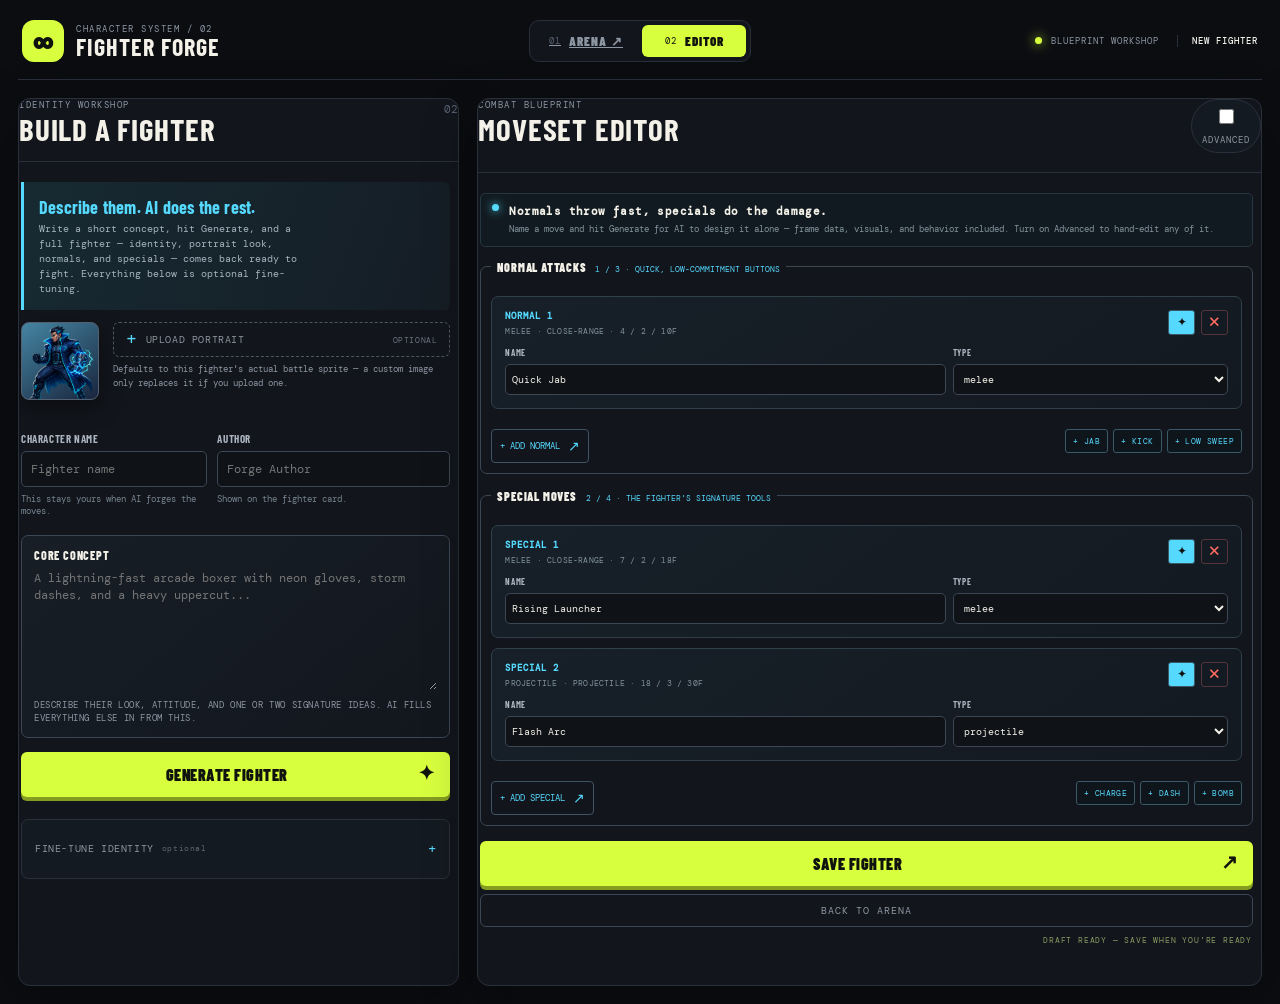
==== commit 5b833a82: "a a" ====
--- a/editor.html
+++ b/editor.html
@@ -24,30 +24,54 @@
         <section class="editor-identity-panel">
           <div class="view-heading"><div><span id="editor-overline" class="overline">IDENTITY WORKSHOP</span><h2 id="editor-heading">Build a fighter</h2></div><span class="view-index">02</span></div>
           <div class="editor-scroll">
-            <div class="editor-callout"><strong>Start with the feeling.</strong><span>Give the fighter a point of view first. The moves will make more sense when their attitude does.</span></div>
-            <div class="editor-quick-guide" aria-label="Editor workflow"><span><b>1</b> Identity</span><span><b>2</b> Combat style</span><span><b>3</b> Save or forge</span></div>
-            <div class="editor-section-title"><span>IDENTITY</span><small>What makes them them?</small></div>
+            <div class="editor-callout"><strong>Describe them. AI does the rest.</strong><span>Write a short concept, hit Generate, and a full fighter — identity, portrait look, normals, and specials — comes back ready to fight. Everything below is optional fine-tuning.</span></div>
+
+            <div class="portrait-row">
+              <div class="portrait-preview" id="portrait-preview" aria-label="Fighter portrait preview">👊</div>
+              <div class="portrait-row-copy">
+                <label class="file-pick"><span>+</span> UPLOAD PORTRAIT <small>OPTIONAL</small><input id="portrait-upload" type="file" accept="image/*" /></label>
+                <small class="field-help">Defaults to this fighter's actual battle sprite — a custom image only replaces it if you upload one.</small>
+                <div id="portrait-status" class="status"></div>
+              </div>
+            </div>
+
             <div class="two-fields"><label>Character name<input id="character-name" maxlength="24" placeholder="Fighter name" required /><small class="field-help">This stays yours when AI forges the moves.</small></label><label>Author<input id="character-author" maxlength="24" placeholder="Forge Author" /><small class="field-help">Shown on the fighter card.</small></label></div>
-            <label class="simple-personality">Personality<input id="character-personality" maxlength="80" placeholder="e.g. cocky but loyal" /><small class="field-help">A short read on how they fight and speak.</small></label>
-            <label class="simple-backstory">Backstory<textarea id="character-backstory" maxlength="240" placeholder="Where they came from and what drives them..."></textarea><small class="field-help">One or two sentences is plenty.</small></label>
-            <label class="prompt-box"><span>Core concept</span><textarea id="character-prompt" maxlength="700" placeholder="A lightning-fast arcade boxer with neon gloves, storm dashes, and a heavy uppercut..."></textarea><small>Used by Forge AI as the design brief. Be specific about movement, attitude, and signature ideas.</small></label>
-            <div class="editor-section-title"><span>PLAY FEEL</span><small>How much freedom should their game plan have?</small></div>
-            <div class="form-row tuning-row"><label>Buttons<select id="character-buttons"><option>3</option><option selected>4</option><option>5</option><option>6</option></select></label><label>Combo aptitude<input id="character-combo" type="range" min="1" max="5" value="3" /><output id="combo-value">BALANCED</output></label></div>
-            <label>Attack emojis<input id="character-emojis" maxlength="60" value="👊 ⚡ 🦵 💥" /><small class="field-help">These flavor the fighter’s move callouts. Separate emojis with spaces.</small></label>
-            <label class="file-pick"><span>+</span> REPLACE PORTRAIT <small>OPTIONAL</small><input id="portrait-upload" type="file" accept="image/*" /></label>
-            <div id="portrait-status" class="status"></div>
+
+            <label class="prompt-box"><span>Core concept</span><textarea id="character-prompt" maxlength="700" placeholder="A lightning-fast arcade boxer with neon gloves, storm dashes, and a heavy uppercut..."></textarea><small>Describe their look, attitude, and one or two signature ideas. AI fills everything else in from this.</small></label>
+
+            <button type="button" id="generate-fighter" class="primary full generate-fighter-btn">GENERATE FIGHTER <span>✦</span></button>
+
+            <details class="advanced-details">
+              <summary>Fine-tune identity <small>optional</small><span>+</span></summary>
+              <div class="advanced-details-body">
+                <label class="simple-personality">Personality<input id="character-personality" maxlength="80" placeholder="e.g. cocky but loyal" /><small class="field-help">A short read on how they fight and speak.</small></label>
+                <label class="simple-backstory">Backstory<textarea id="character-backstory" maxlength="240" placeholder="Where they came from and what drives them..."></textarea><small class="field-help">One or two sentences is plenty.</small></label>
+                <div class="form-row tuning-row"><label>Buttons<select id="character-buttons"><option>3</option><option selected>4</option><option>5</option><option>6</option></select></label><label>Combo aptitude<input id="character-combo" type="range" min="1" max="5" value="3" /><output id="combo-value">BALANCED</output></label></div>
+                <label>Attack emojis<input id="character-emojis" maxlength="60" value="👊 ⚡ 🦵 💥" /><small class="field-help">These flavor the fighter’s move callouts. Separate emojis with spaces.</small></label>
+              </div>
+            </details>
           </div>
         </section>
 
         <section class="editor-moves-panel">
-          <div class="view-heading"><div><span class="overline">COMBAT BLUEPRINT</span><h2>Moveset editor</h2></div><span id="move-count" class="view-index">0 / 5</span></div>
+          <div class="view-heading">
+            <div><span class="overline">COMBAT BLUEPRINT</span><h2>Moveset editor</h2></div>
+            <label class="mode-toggle"><input type="checkbox" id="advanced-toggle" /><span>ADVANCED</span></label>
+          </div>
           <div class="editor-scroll">
-            <div class="lab-note"><span class="signal"></span><div><strong>Build the rhythm.</strong><span>Name the move and frame data first. Open a recipe when you want to shape its effect, path, or animation.</span></div></div>
-            <div class="moves-toolbar"><div><strong>Quick starts</strong><span>Drop in a useful foundation, then make it yours.</span></div><div class="move-presets"><button type="button" data-preset="charge">+ CHARGE</button><button type="button" data-preset="dash-attack">+ DASH</button><button type="button" data-preset="bomb">+ BOMB</button></div></div>
-            <fieldset class="moveset-fieldset"><legend>Special moves <small>UP TO 5 / AI CAN USE ALL OF THEM</small></legend><div id="special-list"></div><button type="button" id="add-special" class="small-button">+ ADD CUSTOM MOVE <span>↗</span></button></fieldset>
-            <div class="recipe-tools"><span>Advanced recipes</span><button type="button" id="expand-recipes" class="tiny-button">EXPAND ALL</button><button type="button" id="collapse-recipes" class="tiny-button">COLLAPSE ALL</button></div>
-            <details class="code-details"><summary>Developer view <small>Generated JavaScript</small><span>+</span></summary><pre id="code-preview">// Save or forge a character to inspect its combat script.</pre></details>
-            <div class="editor-actions"><button id="save-fighter" class="primary full">SAVE FIGHTER <span>↗</span></button><button id="forge-with-ai" class="secondary full">FORGE MOVES WITH AI <span>✦</span></button><a class="secondary full" href="index.html">BACK TO ARENA</a></div>
+            <div class="lab-note"><span class="signal"></span><div><strong>Normals throw fast, specials do the damage.</strong><span>Name a move and hit Generate for AI to design it alone — frame data, visuals, and behavior included. Turn on Advanced to hand-edit any of it.</span></div></div>
+
+            <fieldset class="moveset-fieldset"><legend>Normal attacks <small id="normal-count">0 / 3 · QUICK, LOW-COMMITMENT BUTTONS</small></legend><div id="normal-list"></div>
+              <div class="move-add-row"><button type="button" id="add-normal" class="small-button">+ ADD NORMAL <span>↗</span></button><div class="move-presets"><button type="button" data-normal-preset="jab">+ JAB</button><button type="button" data-normal-preset="kick">+ KICK</button><button type="button" data-normal-preset="sweep">+ LOW SWEEP</button></div></div>
+            </fieldset>
+
+            <fieldset class="moveset-fieldset"><legend>Special moves <small id="special-count">0 / 4 · THE FIGHTER'S SIGNATURE TOOLS</small></legend><div id="special-list"></div>
+              <div class="move-add-row"><button type="button" id="add-special" class="small-button">+ ADD SPECIAL <span>↗</span></button><div class="move-presets"><button type="button" data-preset="charge">+ CHARGE</button><button type="button" data-preset="dash-attack">+ DASH</button><button type="button" data-preset="bomb">+ BOMB</button></div></div>
+            </fieldset>
+
+            <div class="recipe-tools advanced-only"><span>Advanced recipes</span><button type="button" id="expand-recipes" class="tiny-button">EXPAND ALL</button><button type="button" id="collapse-recipes" class="tiny-button">COLLAPSE ALL</button></div>
+            <details class="code-details advanced-only"><summary>Developer view <small>Generated JavaScript</small><span>+</span></summary><pre id="code-preview">// Save or forge a character to inspect its combat script.</pre></details>
+            <div class="editor-actions"><button id="save-fighter" class="primary full">SAVE FIGHTER <span>↗</span></button><a class="secondary full" href="index.html">BACK TO ARENA</a></div>
             <div id="editor-dirty" class="editor-dirty" aria-live="polite"></div>
             <div id="editor-status" class="status"></div>
           </div>
--- a/styles.css
+++ b/styles.css
@@ -459,7 +459,7 @@
 .arena-page:not(.in-match) .main-grid::after { position:absolute; right:5vw; bottom:6vh; left:5vw; height:1px; content:""; background:linear-gradient(90deg,transparent,var(--cyan),transparent); opacity:.4; pointer-events:none; }
 .arena-page:not(.in-match) .arena-column { display:none; }
 .arena-page:not(.in-match) .forge-panel { position:relative; z-index:1; inset:auto; width:100%; max-width:none; min-height:calc(100vh - 58px); max-height:none; overflow:visible; background:transparent; border:0; border-radius:0; box-shadow:none; backdrop-filter:none; }
-.arena-page:not(.in-match) #roster-view { width:min(1240px,100%); min-height:calc(100vh - 58px); margin:0 auto; padding:clamp(24px,4vw,45px) clamp(18px,6vw,88px) 24px; display:grid; grid-template-rows:auto auto auto minmax(125px,1fr) auto; gap:0; }
+.arena-page:not(.in-match) #roster-view { width:min(1240px,100%); min-height:calc(100vh - 58px); margin:0 auto; padding:clamp(24px,4vw,45px) clamp(18px,6vw,88px) 24px; display:grid; grid-template-rows:auto auto minmax(320px,1fr) auto; gap:0; }
 .arena-page:not(.in-match) .select-header { display:flex; justify-content:space-between; align-items:flex-end; padding-bottom:20px; border-bottom:1px solid #ffffff22; }
 .arena-page:not(.in-match) .select-header h2 { margin:8px 0 0; color:#fff; font-size:clamp(40px,5.2vw,66px); line-height:.78; letter-spacing:1px; }
 .select-header-meta { display:flex; align-items:flex-end; gap:16px; color:var(--muted); font:9px 'DM Mono',monospace; letter-spacing:1px; }
@@ -493,7 +493,7 @@
 .arena-page:not(.in-match) .versus i { display:none; }
 .arena-page:not(.in-match) .roster-intro { margin:0; padding:11px 0 13px; color:#fff; font-size:17px; }
 .arena-page:not(.in-match) .roster-intro small { font-size:8px; }
-.arena-page:not(.in-match) .roster { grid-template-columns:repeat(auto-fill,minmax(170px,1fr)); align-content:start; gap:10px; min-height:125px; max-height:150px; padding:0 2px 12px 1px; }
+.arena-page:not(.in-match) .roster { grid-template-columns:repeat(auto-fill,minmax(150px,1fr)); align-content:start; gap:10px; min-height:0; max-height:none; padding:0 4px 12px 1px; }
 .arena-page:not(.in-match) .fighter-card { min-height:130px; padding:7px; background:#111c25cc; border-color:#ffffff1d; border-radius:3px; }
 .arena-page:not(.in-match) .fighter-card.selected { background:#1e2c20; border-color:var(--lime); }
 .arena-page:not(.in-match) .fighter-card.focused { border-color:var(--cyan); }
@@ -545,3 +545,122 @@
 .result[data-tone="perfect"] { color:#ffd05d; }
 .result[data-tone="draw"] { color:#9fb3c8; }
 .result[data-tone="win"] { color:#ff6c61; }
+
+/* ── Character select: roster + dossier ──────────────────────────────────── */
+.select-body { min-height:0; display:contents; }
+.arena-page:not(.in-match) .select-body { display:grid; grid-template-columns:minmax(0,1fr) minmax(268px,326px); gap:clamp(14px,2.4vw,30px); min-height:0; padding:6px 0 4px; }
+.arena-page:not(.in-match) .roster-col { min-height:0; display:flex; flex-direction:column; }
+.roster:focus-visible { outline:2px solid var(--cyan); outline-offset:3px; }
+
+.fighter-card .portrait { position:relative; }
+.card-archetype { position:absolute; right:0; bottom:0; left:0; padding:3px 5px; color:#cfe9ff; background:#040a10cc; font:900 7px 'DM Mono',monospace; font-style:normal; letter-spacing:.9px; text-align:center; }
+.arena-page:not(.in-match) .fighter-card.focused { border-color:var(--cyan); box-shadow:0 0 0 1px var(--cyan), 0 10px 26px #00000066; transform:translateY(-2px); }
+.arena-page:not(.in-match) .fighter-card.selected.focused { border-color:var(--lime); box-shadow:0 0 0 1px var(--lime), 0 10px 26px #00000066; }
+
+.dossier { min-height:0; display:none; overflow:auto; padding:15px 16px 18px; background:linear-gradient(160deg,#12222edd,#0a1119dd); border:1px solid #ffffff22; border-radius:3px; box-shadow:10px 10px 0 #02070b99; }
+.arena-page:not(.in-match) .dossier { display:block; }
+.dossier-top { display:grid; grid-template-columns:74px minmax(0,1fr); gap:12px; align-items:center; }
+.dossier-portrait { width:74px; height:74px; display:grid; place-items:center; overflow:hidden; background:linear-gradient(145deg,#315a6b,#111923); border:1px solid #ffffff26; border-radius:2px; font-size:32px; }
+.dossier-portrait img { width:100%; height:100%; object-fit:cover; }
+.dossier-id { min-width:0; display:flex; flex-direction:column; gap:3px; }
+.dossier-id strong { overflow:hidden; color:#fff; font-size:25px; line-height:.86; text-overflow:ellipsis; white-space:nowrap; }
+.dossier-id small { color:var(--muted); font:8px 'DM Mono',monospace; letter-spacing:.8px; }
+.archetype { align-self:flex-start; margin-top:3px; padding:3px 7px; color:#0a1016; background:var(--cyan); font:900 8px 'DM Mono',monospace; letter-spacing:1.1px; }
+.archetype[data-archetype="rushdown"] { background:var(--coral); color:#1a0d0c; }
+.archetype[data-archetype="zoner"] { background:#8fd0ff; }
+.archetype[data-archetype="grappler"] { background:#ffb057; color:#1e1206; }
+.archetype[data-archetype="balanced"] { background:var(--lime); color:#101408; }
+.dossier-blurb { margin:12px 0 14px; color:#b7c6cf; font-size:12px; line-height:1.45; }
+
+.dossier-stats { display:grid; gap:6px; padding-bottom:14px; border-bottom:1px solid #ffffff1c; }
+.stat { display:grid; grid-template-columns:44px minmax(0,1fr) 20px; gap:8px; align-items:center; color:var(--muted); font:900 8px 'DM Mono',monospace; letter-spacing:.8px; }
+.stat i { height:6px; background:#0a1119; border:1px solid #ffffff1f; }
+.stat b { display:block; height:100%; background:linear-gradient(90deg,var(--cyan),var(--lime)); transition:width .18s; }
+.stat em { color:#fff; font-style:normal; text-align:right; }
+
+.dossier-heading { display:block; padding:14px 0 8px; color:var(--muted); }
+.dossier-moves { display:grid; gap:6px; margin:0; padding:0; list-style:none; }
+.dossier-moves li { display:grid; gap:2px; padding:7px 8px; background:#0b141ccc; border-left:2px solid var(--cyan); }
+.move-name { color:#fff; font-size:13px; font-weight:900; letter-spacing:.3px; }
+.move-tags { color:var(--lime); font:900 7px 'DM Mono',monospace; letter-spacing:.9px; }
+.move-frames { display:flex; gap:5px; align-items:baseline; color:#fff; font:900 11px 'DM Mono',monospace; }
+.move-frames i { margin-right:5px; color:var(--muted); font:400 7px 'DM Mono',monospace; font-style:normal; letter-spacing:.6px; }
+.dossier-quote { margin:14px 0 0; padding:9px 11px; color:#cfe0e8; background:#0b141c99; border-left:2px solid var(--coral); font-size:12px; font-style:italic; }
+
+.arena-page:not(.in-match) .select-actions { grid-template-columns:auto auto auto minmax(220px,1fr); }
+
+@media (max-width:900px) {
+  .arena-page:not(.in-match) .select-body { grid-template-columns:1fr; }
+  .arena-page:not(.in-match) .dossier { max-height:300px; }
+  .arena-page:not(.in-match) .select-actions { grid-template-columns:1fr 1fr; }
+}
+
+/* The compact in-match panel strips cards down to a name. The full select
+   screen is not that panel, so give it its portraits and badges back. */
+.arena-page:not(.in-match) .fighter-pick { display:grid; grid-template-rows:84px minmax(0,1fr) auto; }
+.arena-page:not(.in-match) .fighter-card .portrait { display:grid; height:84px; }
+.arena-page:not(.in-match) .fighter-card span.fighter-info>span { display:block; }
+.arena-page:not(.in-match) .fighter-card em { display:block; margin-top:auto; }
+.arena-page:not(.in-match) .edit-fighter { display:block; }
+.arena-page:not(.in-match) .create-fighter-link { display:grid; }
+.arena-page:not(.in-match) .fighter-card { min-height:158px; }
+
+/* Keep the whole select screen on one screen: the roster scrolls inside its
+   own track instead of pushing the action bar past the fold. */
+@media (min-width:901px) {
+  .arena-page:not(.in-match) .forge-panel { min-height:0; height:calc(100vh - 58px); }
+  .arena-page:not(.in-match) #roster-view { height:100%; min-height:0; overflow:hidden;
+    grid-template-rows:auto auto minmax(0,1fr) auto; }
+  .arena-page:not(.in-match) .select-header { padding-bottom:14px; }
+  .arena-page:not(.in-match) .select-header h2 { font-size:clamp(32px,3.6vw,48px); }
+  .arena-page:not(.in-match) .select-slot { min-height:0; padding:12px 16px 11px; }
+  .arena-page:not(.in-match) .select-slots { padding:14px 0 10px; }
+  .arena-page:not(.in-match) .slot-portrait { min-height:0; max-height:clamp(74px,11vh,116px); }
+  .arena-page:not(.in-match) .select-slot strong { font-size:clamp(21px,2.1vw,29px); }
+  .arena-page:not(.in-match) .roster-intro { padding:8px 0 9px; font-size:15px; }
+  .arena-page:not(.in-match) .select-actions { padding-top:11px; }
+}
+
+/* ── Editor: portrait preview ────────────────────────────────────────────── */
+.portrait-row { display:flex; gap:14px; align-items:flex-start; margin-bottom:16px; }
+.portrait-preview { flex:0 0 auto; width:78px; height:78px; display:grid; place-items:center; overflow:hidden; color:#fff; background:linear-gradient(145deg,#4585a2,#19253d); border:1px solid #526072; border-radius:8px; font-size:30px; box-shadow:0 8px 22px #0006; }
+.portrait-preview img { width:100%; height:100%; object-fit:cover; }
+.portrait-row-copy { min-width:0; display:flex; flex-direction:column; gap:6px; }
+.portrait-row-copy .file-pick { margin:0; }
+.portrait-row-copy .field-help { color:var(--muted); font:9px/1.5 'DM Mono',monospace; }
+.portrait-row-copy .status { margin:2px 1px 0; }
+
+/* ── Editor: primary generate CTA + collapsible fine-tune ───────────────── */
+.generate-fighter-btn { margin:14px 0 4px; }
+.advanced-details { margin:18px 0 4px; padding:11px 13px; background:#141a21; border:1px solid var(--line); border-radius:7px; }
+.advanced-details summary { display:flex; align-items:center; gap:8px; color:var(--muted); font:10px 'DM Mono',monospace; letter-spacing:.6px; text-transform:uppercase; cursor:pointer; list-style:none; }
+.advanced-details summary::-webkit-details-marker { display:none; }
+.advanced-details summary small { color:#5c6870; font-weight:400; text-transform:none; }
+.advanced-details summary span { margin-left:auto; color:var(--cyan); font-size:14px; }
+.advanced-details[open] summary span { transform:rotate(45deg); }
+.advanced-details-body { margin-top:13px; }
+
+/* ── Editor: Simple / Advanced mode toggle ───────────────────────────────── */
+.mode-toggle { display:flex; align-items:center; gap:7px; padding:6px 10px; color:var(--muted); background:#141a21; border:1px solid var(--line); border-radius:99px; font:9px 'DM Mono',monospace; letter-spacing:1px; cursor:pointer; user-select:none; }
+.mode-toggle input { width:15px; height:15px; accent-color:var(--cyan); }
+.mode-toggle:has(input:checked) { color:var(--cyan); border-color:#3a5967; }
+.standalone-editor .advanced-only { display:none; }
+.standalone-editor.advanced-mode .advanced-only { display:revert; }
+.standalone-editor.advanced-mode .move-advanced.advanced-only { display:block; }
+.standalone-editor.advanced-mode .recipe-tools.advanced-only { display:flex; }
+
+/* ── Editor: move cards - quick row + generate action ────────────────────── */
+.move-quick { display:grid; grid-template-columns:minmax(120px,1.6fr) minmax(96px,1fr); gap:7px; }
+.move-advanced { margin-top:8px; }
+.move-card-actions { display:flex; align-items:center; gap:6px; }
+.generate-move { width:27px; height:25px; display:grid; place-items:center; color:#10130d; background:var(--cyan); border:1px solid #3a5967; border-radius:3px; font-size:12px; cursor:pointer; }
+.generate-move:hover { background:var(--lime); }
+.generate-move:disabled { color:var(--muted); background:#232b32; cursor:progress; }
+.move-add-row { display:flex; flex-wrap:wrap; align-items:center; justify-content:space-between; gap:8px; margin-top:10px; }
+.move-add-row .move-presets { justify-content:flex-start; }
+
+/* ── Sound toggle ────────────────────────────────────────────────────────── */
+.sfx-toggle { margin-right:4px; padding:5px 9px; color:var(--lime); background:transparent; border:1px solid #d8ff3e55; border-radius:99px; font:9px 'DM Mono',monospace; letter-spacing:1px; cursor:pointer; }
+.sfx-toggle:hover { color:#10130d; background:var(--lime); }
+.sfx-toggle.muted { color:var(--muted); border-color:var(--line); }
+.sfx-toggle.muted:hover { color:#fff; background:#3a444f; }
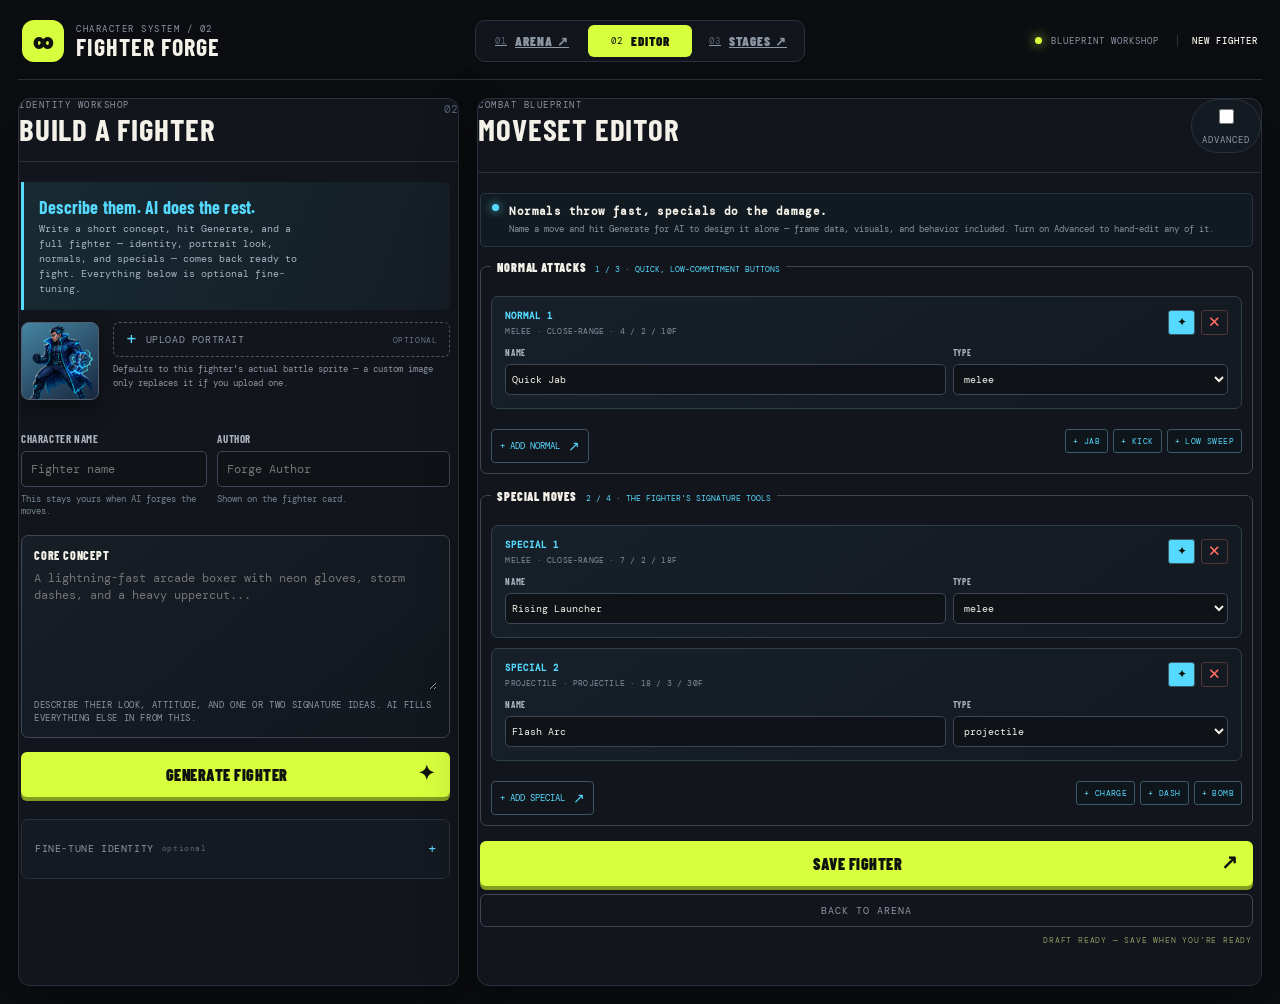
==== commit 0d4c14d0: "Add combat extensions, guard rework, weapon library, stage editor, and sound fix - Downed state: onl" ====
--- a/editor.html
+++ b/editor.html
@@ -16,6 +16,7 @@
         <nav class="tabs" aria-label="Fighter Forge sections">
           <a class="tab" href="index.html"><span>01</span>ARENA ↗</a>
           <span class="tab active"><span>02</span>EDITOR</span>
+          <a class="tab" href="stages.html"><span>03</span>STAGES ↗</a>
         </nav>
         <div class="top-status"><i></i><span>BLUEPRINT WORKSHOP</span><b id="editor-mode">NEW FIGHTER</b></div>
       </header>
--- a/styles.css
+++ b/styles.css
@@ -664,3 +664,43 @@
 .sfx-toggle:hover { color:#10130d; background:var(--lime); }
 .sfx-toggle.muted { color:var(--muted); border-color:var(--line); }
 .sfx-toggle.muted:hover { color:#fff; background:#3a444f; }
+
+/* ── Move card: script health and follow-up section ─────────────────────── */
+.script-status { display:block; padding-top:5px; color:#71838d; font:8px 'DM Mono',monospace; letter-spacing:.35px; }
+.script-status[data-state="ok"] { color:var(--lime); }
+.script-status[data-state="bad"] { color:#ff6c61; }
+.follow-up-recipe > summary { color:var(--lime); }
+.follow-up-recipe .hint { margin:6px 0 10px; color:#8fa2ad; font:9px 'DM Mono',monospace; line-height:1.6; letter-spacing:.3px; }
+.follow-up-recipe .check-field { margin-bottom:10px; }
+
+/* ── Stage picker ───────────────────────────────────────────────────────── */
+.stage-picker { margin:16px 0 12px; padding:12px; border:1px solid var(--line); border-radius:12px; background:var(--surface-2); }
+.stage-picker-head { display:flex; align-items:baseline; justify-content:space-between; gap:10px; }
+.stage-picker-head strong { font:10px 'DM Mono',monospace; letter-spacing:1.4px; color:var(--muted); }
+.stage-picker-head small { color:var(--lime); font:9px 'DM Mono',monospace; letter-spacing:.4px; text-align:right; }
+.stage-strip { display:flex; gap:8px; overflow-x:auto; padding:10px 0 4px; }
+.stage-tile { position:relative; flex:0 0 108px; height:62px; padding:6px; border:1px solid var(--line-bright); border-radius:8px; background:var(--surface) center/cover no-repeat; color:var(--text); font:8px 'DM Mono',monospace; letter-spacing:.4px; text-align:left; cursor:pointer; overflow:hidden; }
+.stage-tile.active { border-color:var(--lime); box-shadow:0 0 0 1px var(--lime) inset; }
+.stage-tile span { position:absolute; left:0; right:0; bottom:0; padding:4px 6px; background:linear-gradient(transparent,rgba(4,10,18,.9)); white-space:nowrap; overflow:hidden; text-overflow:ellipsis; }
+.stage-tile small { color:var(--muted); }
+.stage-picker-actions { display:flex; gap:8px; }
+.stage-picker-actions .secondary { flex:1; }
+
+/* ── Stage workshop ─────────────────────────────────────────────────────── */
+.stage-workshop .stage-upload-row { display:grid; grid-template-columns:1fr 1fr; gap:12px; align-items:end; margin:16px 0 8px; }
+.stage-grid { display:grid; grid-template-columns:repeat(auto-fill,minmax(150px,1fr)); gap:12px; padding-top:6px; }
+.stage-card { display:flex; flex-direction:column; gap:4px; padding:8px; border:1px solid var(--line-bright); border-radius:10px; background:var(--surface-2); color:var(--text); text-align:left; cursor:pointer; }
+.stage-card.active { border-color:var(--lime); box-shadow:0 0 0 1px var(--lime) inset; }
+.stage-card strong { font-size:12px; }
+.stage-card small { color:var(--muted); font:8px 'DM Mono',monospace; letter-spacing:.4px; }
+.stage-card-art { display:block; height:78px; border-radius:6px; background:var(--surface) center/cover no-repeat; }
+.stage-card-art.default { background:linear-gradient(160deg,#12384a,#266b79 55%,#040a12); }
+.stage-preview-wrap { padding:16px; }
+.stage-preview { position:relative; aspect-ratio:16/9; border:1px solid var(--line-bright); border-radius:10px; background:var(--surface) center/cover no-repeat; overflow:hidden; }
+.stage-preview.default { background:linear-gradient(160deg,#07131f,#12384a 45%,#266b79 68%,#040a12); }
+.stage-preview-floor { position:absolute; left:0; right:0; bottom:0; height:26%; background:linear-gradient(rgba(4,10,18,0),rgba(4,10,18,.72)); }
+.stage-preview-hud { position:absolute; top:10px; left:0; right:0; display:flex; justify-content:center; gap:10px; align-items:baseline; color:var(--lime); font:9px 'DM Mono',monospace; letter-spacing:1px; text-shadow:0 1px 4px #000; }
+.stage-preview-hud b { font-size:20px; }
+.stage-preview-actions { display:flex; flex-direction:column; gap:8px; padding-top:12px; }
+.stages-page .hint { margin:10px 0 0; color:var(--muted); font:9px 'DM Mono',monospace; line-height:1.6; letter-spacing:.3px; }
+.stage-picker-actions .secondary { flex:1; display:grid; place-items:center; text-decoration:none; }
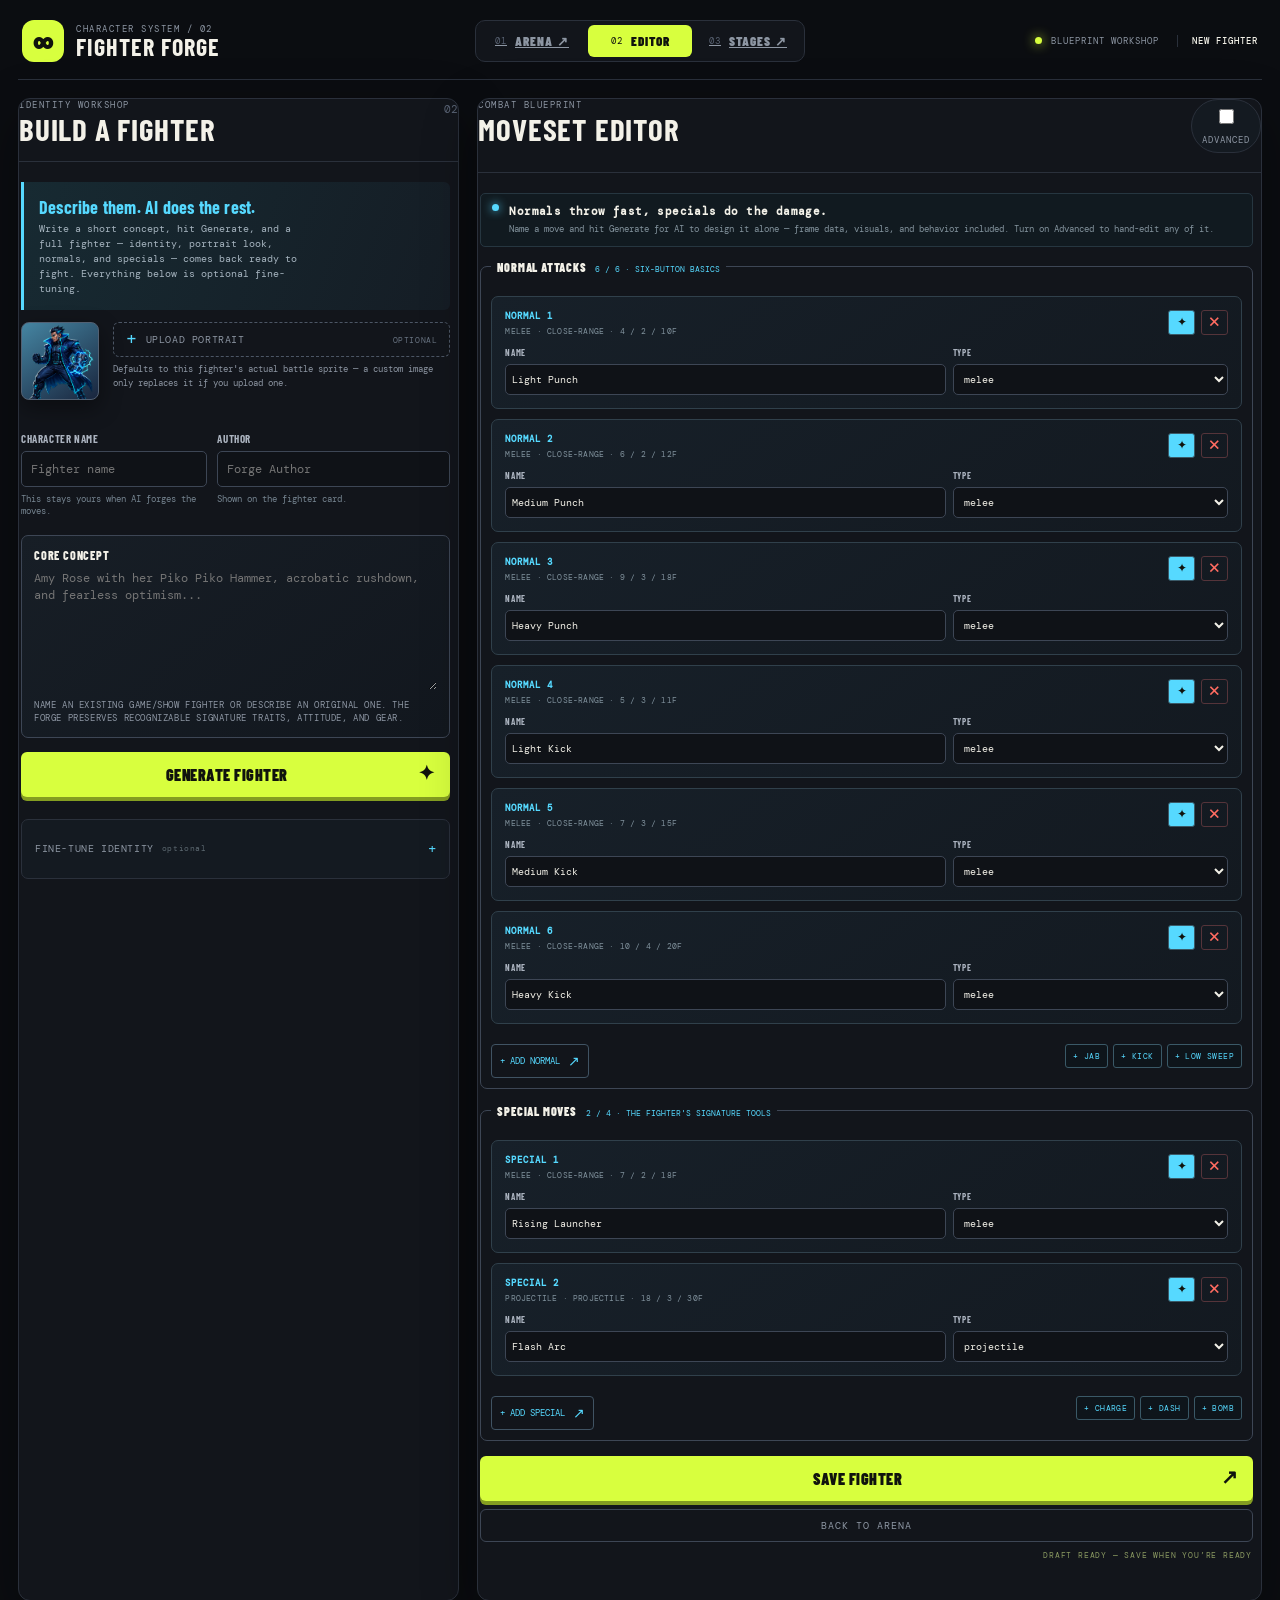
==== commit 45339b2f: "a a" ====
--- a/editor.html
+++ b/editor.html
@@ -38,7 +38,7 @@
 
             <div class="two-fields"><label>Character name<input id="character-name" maxlength="24" placeholder="Fighter name" required /><small class="field-help">This stays yours when AI forges the moves.</small></label><label>Author<input id="character-author" maxlength="24" placeholder="Forge Author" /><small class="field-help">Shown on the fighter card.</small></label></div>
 
-            <label class="prompt-box"><span>Core concept</span><textarea id="character-prompt" maxlength="700" placeholder="A lightning-fast arcade boxer with neon gloves, storm dashes, and a heavy uppercut..."></textarea><small>Describe their look, attitude, and one or two signature ideas. AI fills everything else in from this.</small></label>
+            <label class="prompt-box"><span>Core concept</span><textarea id="character-prompt" maxlength="700" placeholder="Amy Rose with her Piko Piko Hammer, acrobatic rushdown, and fearless optimism..."></textarea><small>Name an existing game/show fighter or describe an original one. The forge preserves recognizable signature traits, attitude, and gear.</small></label>
 
             <button type="button" id="generate-fighter" class="primary full generate-fighter-btn">GENERATE FIGHTER <span>✦</span></button>
 
@@ -47,7 +47,14 @@
               <div class="advanced-details-body">
                 <label class="simple-personality">Personality<input id="character-personality" maxlength="80" placeholder="e.g. cocky but loyal" /><small class="field-help">A short read on how they fight and speak.</small></label>
                 <label class="simple-backstory">Backstory<textarea id="character-backstory" maxlength="240" placeholder="Where they came from and what drives them..."></textarea><small class="field-help">One or two sentences is plenty.</small></label>
-                <div class="form-row tuning-row"><label>Buttons<select id="character-buttons"><option>3</option><option selected>4</option><option>5</option><option>6</option></select></label><label>Combo aptitude<input id="character-combo" type="range" min="1" max="5" value="3" /><output id="combo-value">BALANCED</output></label></div>
+                <div class="form-row tuning-row"><label>Buttons<select id="character-buttons"><option selected>6</option></select><small class="field-help">Universal layout: LP, MP, HP, LK, MK, HK.</small></label><label>Combo aptitude<input id="character-combo" type="range" min="1" max="5" value="3" /><output id="combo-value">BALANCED</output></label></div>
+                <div class="stats-row">
+                  <label>Smartness<input id="character-smartness" type="range" min="1" max="5" value="3" /><output id="smartness-value">AVERAGE</output></label>
+                  <label>Aggression<input id="character-aggression" type="range" min="1" max="5" value="3" /><output id="aggression-value">NEUTRAL</output></label>
+                  <label>Defense<input id="character-defense" type="range" min="1" max="5" value="3" /><output id="defense-value">BALANCED</output></label>
+                  <label>Speed<input id="character-speed" type="range" min="1" max="5" value="3" /><output id="speed-value">AVERAGE</output></label>
+                  <label>Range<input id="character-range" type="range" min="1" max="5" value="3" /><output id="range-value">NORMAL</output></label>
+                </div>
                 <label>Attack emojis<input id="character-emojis" maxlength="60" value="👊 ⚡ 🦵 💥" /><small class="field-help">These flavor the fighter’s move callouts. Separate emojis with spaces.</small></label>
               </div>
             </details>
@@ -62,7 +69,7 @@
           <div class="editor-scroll">
             <div class="lab-note"><span class="signal"></span><div><strong>Normals throw fast, specials do the damage.</strong><span>Name a move and hit Generate for AI to design it alone — frame data, visuals, and behavior included. Turn on Advanced to hand-edit any of it.</span></div></div>
 
-            <fieldset class="moveset-fieldset"><legend>Normal attacks <small id="normal-count">0 / 3 · QUICK, LOW-COMMITMENT BUTTONS</small></legend><div id="normal-list"></div>
+            <fieldset class="moveset-fieldset"><legend>Normal attacks <small id="normal-count">0 / 6 · SIX-BUTTON BASICS</small></legend><div id="normal-list"></div>
               <div class="move-add-row"><button type="button" id="add-normal" class="small-button">+ ADD NORMAL <span>↗</span></button><div class="move-presets"><button type="button" data-normal-preset="jab">+ JAB</button><button type="button" data-normal-preset="kick">+ KICK</button><button type="button" data-normal-preset="sweep">+ LOW SWEEP</button></div></div>
             </fieldset>
 
--- a/styles.css
+++ b/styles.css
@@ -44,8 +44,15 @@
 .round-display span { padding:3px 9px; border:1px solid #fff4; border-radius:99px; background:#101116aa; font:9px 'DM Mono',monospace; letter-spacing:1px; }
 .round-display strong { margin-top:3px; font-size:27px; letter-spacing:2px; }
 .round-display em { width:40px; height:34px; display:grid; place-items:center; color:#111; background:var(--paper); border:2px solid #111; font-size:24px; font-style:normal; text-shadow:none; }
-.banter { position:absolute; top:22%; left:50%; max-width:560px; padding:11px 18px; transform:translateX(-50%); color:#111; background:#fffef6; border:2px solid #151518; border-radius:5px; box-shadow:5px 5px #151518; text-align:center; font-size:21px; font-weight:800; font-style:italic; opacity:0; transition:opacity .25s; }
-.banter.show { opacity:1; }
+.banter { position:absolute; top:22%; left:50%; display:flex; flex-direction:column; gap:4px; max-width:min(560px,82%); padding:12px 18px; transform:translateX(-50%) scale(.94); color:#111; background:#fffef6; border:2px solid #151518; border-radius:7px; box-shadow:5px 5px #151518; text-align:center; font-size:21px; font-weight:800; font-style:italic; opacity:0; pointer-events:none; transition:opacity .16s,transform .16s cubic-bezier(.2,.9,.25,1); }
+.banter::after { position:absolute; bottom:-14px; left:24%; width:19px; height:19px; content:""; background:#fffef6; border-right:2px solid #151518; border-bottom:2px solid #151518; transform:rotate(45deg); }
+.banter[data-side="right"]::after { right:24%; left:auto; }
+.banter.show { opacity:1; transform:translateX(-50%) scale(1); }
+.banter-speaker { color:#c6343d; font:900 10px 'DM Mono',monospace; letter-spacing:1.4px; font-style:normal; }
+.banter[data-side="right"] .banter-speaker { color:#187d9e; }
+.banter-text { position:relative; z-index:1; }
+.banter.show .banter-text { animation:banter-text-blip .26s steps(2,end) both; }
+@keyframes banter-text-blip { 0% { opacity:0; filter:blur(3px); transform:translateY(5px) scale(1.06); } 100% { opacity:1; filter:none; transform:none; } }
 .move-callout { position:absolute; top:30%; left:50%; display:flex; flex-direction:column; align-items:center; gap:1px; min-width:170px; padding:7px 12px 6px; transform:translateX(-50%) translateY(8px) skew(-7deg) scale(.8); color:#111; background:var(--move-color,#f7d35b); border:2px solid #111; box-shadow:4px 4px #111; opacity:0; transition:opacity .16s,transform .2s cubic-bezier(.2,.8,.25,1); pointer-events:none; z-index:3; }
 .move-callout[data-side="left"] { left:27%; }
 .move-callout[data-side="right"] { left:73%; }
@@ -236,6 +243,9 @@
 .editor-page .prompt-box { margin-top:17px; background:linear-gradient(140deg,#171e26,#12171e); }
 .editor-page .prompt-box small { display:block; line-height:1.45; }
 .editor-page .tuning-row { margin-top:17px; }
+.stats-row { display:grid; grid-template-columns:1fr 1fr; gap:10px; margin:10px 0 0; }
+.stats-row label { padding:10px 11px; background:#161b22; border:1px solid var(--line); border-radius:6px; }
+.stats-row output { color:var(--lime); font:9px 'DM Mono',monospace; letter-spacing:1px; }
 .editor-page .file-pick { margin-top:18px; cursor:pointer; transition:border-color .15s,background .15s; }
 .editor-page .file-pick:hover { background:#17232a; border-color:var(--cyan); }
 .editor-page .view-heading { display:flex; justify-content:space-between; align-items:flex-start; }
@@ -276,6 +286,14 @@
 .editor-dirty { min-height:14px; margin:8px 1px 0; color:#8b9a62; font:8px 'DM Mono',monospace; letter-spacing:.8px; text-align:right; text-transform:uppercase; }
 .custom-sprite-status { padding:6px 1px 1px; color:#71838d; font:8px 'DM Mono',monospace; letter-spacing:.35px; }
 .custom-sprite-status.attached { color:var(--lime); }
+.move-sfx-tools { display:grid; grid-template-columns:minmax(150px,auto) 1fr auto; align-items:center; gap:8px; margin:9px 1px 2px; padding:8px; background:#0d1419; border:1px dashed #38505c; border-radius:4px; }
+.move-sfx-upload-label { display:flex; align-items:center; gap:7px; color:var(--cyan); font:8px 'DM Mono',monospace !important; letter-spacing:.45px; cursor:pointer; }
+.move-sfx-upload-label input { width:1px; height:1px !important; padding:0 !important; opacity:0; position:absolute; }
+.move-sfx-upload-label small { color:#758691; font:7px 'DM Mono',monospace; letter-spacing:0; }
+.move-sfx-status { color:#71838d; font:8px/1.3 'DM Mono',monospace; letter-spacing:.25px; }
+.move-sfx-status.attached { color:var(--lime); }
+.clear-move-sfx { padding:4px 6px; color:#ff8f88; background:transparent; border:1px solid #613c41; border-radius:3px; font:7px 'DM Mono',monospace; cursor:pointer; }
+.clear-move-sfx:hover { color:#fff; background:#6e3439; }
 .asset-dialog { width:min(490px,calc(100% - 28px)); padding:24px; color:var(--text); background:#151c22; border:1px solid #527383; border-radius:9px; box-shadow:0 24px 80px #000b; }
 .asset-dialog::backdrop { background:#050a0ed9; backdrop-filter:blur(5px); }
 .asset-dialog h2 { margin:7px 0 10px; color:#fff; font-size:30px; line-height:.9; }
@@ -293,6 +311,8 @@
   .move-presets { justify-content:flex-start; }
   .recipe-tools { flex-wrap:wrap; }
   .recipe-tools>span { width:100%; }
+  .move-sfx-tools { grid-template-columns:1fr auto; }
+  .move-sfx-status { grid-column:1 / -1; }
 }
 
 /* VFX library */
@@ -402,7 +422,10 @@
 .arena-page .round-display span { display:none; }
 .arena-page .round-display em { order:-1; width:84px; height:84px; color:#f5f1de; background:#071018bb; border:4px solid var(--lime); border-radius:50%; font-size:38px; font-weight:900; box-shadow:0 0 0 5px #07101866,0 0 32px #d8ff3e55; }
 .arena-page .round-display strong { color:#fff; font-size:14px; letter-spacing:1.5px; text-shadow:2px 2px #081018; }
-.arena-page .banter { top:39%; max-width:620px; padding:12px 20px; color:#f6f2e5; background:#071018d9; border:1px solid #d8ff3e77; border-radius:3px; box-shadow:6px 6px #020507; font-size:27px; font-style:italic; }
+.arena-page .banter { top:39%; max-width:620px; padding:12px 20px; color:#f6f2e5; background:#071018e8; border:1px solid #d8ff3e77; border-radius:3px; box-shadow:6px 6px #020507; font-size:27px; font-style:italic; }
+.arena-page .banter::after { background:#071018e8; border-color:#d8ff3e77; }
+.arena-page .banter-speaker { color:var(--lime); }
+.arena-page .banter[data-side="right"] .banter-speaker { color:var(--cyan); }
 .arena-page .move-callout { top:28%; min-width:0; padding:8px 16px; color:#071018; background:var(--move-color,#f7d35b); border:2px solid #071018; box-shadow:5px 5px #071018; }
 .arena-page .move-callout-type,.arena-page .move-callout-detail { display:none; }
 .arena-page .move-callout strong { font-size:24px; }
@@ -459,14 +482,14 @@
 .arena-page:not(.in-match) .main-grid::after { position:absolute; right:5vw; bottom:6vh; left:5vw; height:1px; content:""; background:linear-gradient(90deg,transparent,var(--cyan),transparent); opacity:.4; pointer-events:none; }
 .arena-page:not(.in-match) .arena-column { display:none; }
 .arena-page:not(.in-match) .forge-panel { position:relative; z-index:1; inset:auto; width:100%; max-width:none; min-height:calc(100vh - 58px); max-height:none; overflow:visible; background:transparent; border:0; border-radius:0; box-shadow:none; backdrop-filter:none; }
-.arena-page:not(.in-match) #roster-view { width:min(1240px,100%); min-height:calc(100vh - 58px); margin:0 auto; padding:clamp(24px,4vw,45px) clamp(18px,6vw,88px) 24px; display:grid; grid-template-rows:auto auto minmax(320px,1fr) auto; gap:0; }
+.arena-page:not(.in-match) #roster-view { width:min(1240px,100%); min-height:calc(100vh - 58px); margin:0 auto; padding:clamp(18px,3vw,36px) clamp(18px,6vw,88px) 18px; display:grid; grid-template-rows:auto auto 1fr auto; gap:0; }
 .arena-page:not(.in-match) .select-header { display:flex; justify-content:space-between; align-items:flex-end; padding-bottom:20px; border-bottom:1px solid #ffffff22; }
 .arena-page:not(.in-match) .select-header h2 { margin:8px 0 0; color:#fff; font-size:clamp(40px,5.2vw,66px); line-height:.78; letter-spacing:1px; }
 .select-header-meta { display:flex; align-items:flex-end; gap:16px; color:var(--muted); font:9px 'DM Mono',monospace; letter-spacing:1px; }
 .select-header-meta span { padding:7px 9px; color:var(--lime); border:1px solid #d8ff3e66; }
 .select-header-meta b { color:#ffffff55; font-weight:400; }
 .arena-page:not(.in-match) .select-slots { grid-template-columns:minmax(0,1fr) clamp(62px,8vw,110px) minmax(0,1fr); gap:clamp(14px,3vw,46px); padding:24px 0 17px; align-items:center; }
-.arena-page:not(.in-match) .select-slot { position:relative; min-height:218px; display:flex; align-items:flex-start; gap:8px; padding:16px 20px 14px; color:var(--muted); background:linear-gradient(145deg,#152531dd,#0c141ddd); border:1px solid #ffffff22; border-radius:3px; box-shadow:10px 10px 0 #02070bcc; text-align:left; transition:transform .18s,border-color .18s,background .18s; }
+.arena-page:not(.in-match) .select-slot { position:relative; min-height:148px; display:flex; align-items:flex-start; gap:8px; padding:14px 18px 12px; color:var(--muted); background:linear-gradient(145deg,#152531dd,#0c141ddd); border:1px solid #ffffff22; border-radius:3px; box-shadow:10px 10px 0 #02070bcc; text-align:left; transition:transform .18s,border-color .18s,background .18s; }
 .arena-page:not(.in-match) .select-slot::before { position:absolute; top:0; right:0; left:0; height:3px; content:""; background:var(--cyan); opacity:.5; }
 .arena-page:not(.in-match) .select-slot:hover { transform:translateY(-4px); border-color:#ffffff66; }
 .arena-page:not(.in-match) .select-slot.active { color:var(--text); background:linear-gradient(145deg,#24371f,#101d1c); border-color:var(--lime); box-shadow:12px 12px 0 #02070bcc, inset 0 3px 0 var(--lime); }
@@ -493,8 +516,8 @@
 .arena-page:not(.in-match) .versus i { display:none; }
 .arena-page:not(.in-match) .roster-intro { margin:0; padding:11px 0 13px; color:#fff; font-size:17px; }
 .arena-page:not(.in-match) .roster-intro small { font-size:8px; }
-.arena-page:not(.in-match) .roster { grid-template-columns:repeat(auto-fill,minmax(150px,1fr)); align-content:start; gap:10px; min-height:0; max-height:none; padding:0 4px 12px 1px; }
-.arena-page:not(.in-match) .fighter-card { min-height:130px; padding:7px; background:#111c25cc; border-color:#ffffff1d; border-radius:3px; }
+.arena-page:not(.in-match) .roster { grid-template-columns:repeat(auto-fill,minmax(140px,1fr)); align-content:start; gap:10px; flex:1; min-height:0; max-height:none; overflow-y:auto; padding:0 4px 12px 1px; }
+.arena-page:not(.in-match) .fighter-card { min-height:118px; padding:7px; background:#1b2d3ecc; border-color:#ffffff35; border-radius:3px; }
 .arena-page:not(.in-match) .fighter-card.selected { background:#1e2c20; border-color:var(--lime); }
 .arena-page:not(.in-match) .fighter-card.focused { border-color:var(--cyan); }
 .arena-page:not(.in-match) .fighter-card .portrait { height:67px; background:linear-gradient(145deg,#315a6b,#111923); border-color:#ffffff22; border-radius:2px; }
@@ -548,8 +571,9 @@
 
 /* ── Character select: roster + dossier ──────────────────────────────────── */
 .select-body { min-height:0; display:contents; }
-.arena-page:not(.in-match) .select-body { display:grid; grid-template-columns:minmax(0,1fr) minmax(268px,326px); gap:clamp(14px,2.4vw,30px); min-height:0; padding:6px 0 4px; }
-.arena-page:not(.in-match) .roster-col { min-height:0; display:flex; flex-direction:column; }
+.arena-page:not(.in-match) .select-body { display:grid; grid-template-columns:minmax(0,1fr) minmax(250px,310px); gap:clamp(14px,2.4vw,26px); min-height:0; overflow:hidden; padding:6px 0 4px; }
+.arena-page:not(.in-match) .roster-col { min-height:0; overflow:hidden; display:flex; flex-direction:column; }
+.arena-page:not(.in-match) .slot-portrait { height:74px; }
 .roster:focus-visible { outline:2px solid var(--cyan); outline-offset:3px; }
 
 .fighter-card .portrait { position:relative; }
@@ -558,7 +582,7 @@
 .arena-page:not(.in-match) .fighter-card.selected.focused { border-color:var(--lime); box-shadow:0 0 0 1px var(--lime), 0 10px 26px #00000066; }
 
 .dossier { min-height:0; display:none; overflow:auto; padding:15px 16px 18px; background:linear-gradient(160deg,#12222edd,#0a1119dd); border:1px solid #ffffff22; border-radius:3px; box-shadow:10px 10px 0 #02070b99; }
-.arena-page:not(.in-match) .dossier { display:block; }
+.arena-page:not(.in-match) .dossier { display:flex; flex-direction:column; overflow-y:auto; }
 .dossier-top { display:grid; grid-template-columns:74px minmax(0,1fr); gap:12px; align-items:center; }
 .dossier-portrait { width:74px; height:74px; display:grid; place-items:center; overflow:hidden; background:linear-gradient(145deg,#315a6b,#111923); border:1px solid #ffffff26; border-radius:2px; font-size:32px; }
 .dossier-portrait img { width:100%; height:100%; object-fit:cover; }
@@ -704,3 +728,156 @@
 .stage-preview-actions { display:flex; flex-direction:column; gap:8px; padding-top:12px; }
 .stages-page .hint { margin:10px 0 0; color:var(--muted); font:9px 'DM Mono',monospace; line-height:1.6; letter-spacing:.3px; }
 .stage-picker-actions .secondary { flex:1; display:grid; place-items:center; text-decoration:none; }
+
+/* ── Roster scale system ────────────────────────────────────────────────────
+   The selector is designed for a long-lived fighter library. Cards stay
+   information-dense, the list owns the scroll, and the dossier keeps enough
+   room to preview the focused fighter without stealing the roster's width. */
+.arena-page:not(.in-match) #roster-view {
+  width:min(1440px,100%);
+  padding:clamp(16px,3.2vw,42px) clamp(16px,4.2vw,64px) 16px;
+}
+
+.arena-page:not(.in-match) .select-header { padding-bottom:14px; }
+.arena-page:not(.in-match) .select-header h2 { font-size:clamp(34px,4.2vw,56px); }
+.arena-page:not(.in-match) .select-slots { padding:16px 0 12px; gap:clamp(10px,2vw,28px); }
+.arena-page:not(.in-match) .select-slot { min-height:122px; padding:11px 13px 10px; }
+.arena-page:not(.in-match) .slot-portrait { height:68px; }
+.arena-page:not(.in-match) .select-slot strong { font-size:clamp(20px,2.2vw,30px); }
+
+.arena-page:not(.in-match) .select-body {
+  grid-template-columns:minmax(0,1fr) minmax(220px,270px);
+  gap:clamp(12px,2vw,24px);
+  padding:3px 0 4px;
+}
+
+.arena-page:not(.in-match) .roster-col {
+  container:roster / inline-size;
+  min-width:0;
+}
+
+.arena-page:not(.in-match) .roster-intro {
+  min-height:34px;
+  flex-wrap:wrap;
+  padding:7px 0 8px;
+  gap:7px;
+  font-size:14px;
+}
+
+.arena-page:not(.in-match) .roster-intro .line { flex:0 0 24px; }
+.arena-page:not(.in-match) .roster-intro small { margin-left:auto; font-size:7px; }
+
+.arena-page:not(.in-match) .roster {
+  grid-template-columns:repeat(auto-fill,minmax(112px,1fr));
+  gap:7px;
+  align-content:start;
+  padding:0 6px 14px 1px;
+  scrollbar-color:#42515e transparent;
+  scrollbar-width:thin;
+}
+
+.arena-page:not(.in-match) .roster::-webkit-scrollbar { width:7px; }
+.arena-page:not(.in-match) .roster::-webkit-scrollbar-track { background:transparent; }
+.arena-page:not(.in-match) .roster::-webkit-scrollbar-thumb { background:#42515e; border-radius:99px; }
+
+.arena-page:not(.in-match) .fighter-card {
+  min-height:104px;
+  grid-template-rows:minmax(0,1fr) auto;
+  gap:5px;
+  padding:6px;
+  contain:layout paint;
+  content-visibility:auto;
+  contain-intrinsic-size:104px;
+}
+
+.arena-page:not(.in-match) .fighter-pick {
+  grid-template-rows:54px minmax(0,1fr) auto;
+  gap:5px;
+}
+
+.arena-page:not(.in-match) .fighter-card .portrait { height:54px; }
+.arena-page:not(.in-match) .fighter-card strong { font-size:15px; line-height:.9; }
+.arena-page:not(.in-match) .fighter-card span.fighter-info>span { margin-top:4px; font-size:8px; }
+.arena-page:not(.in-match) .fighter-card em { font-size:8px; letter-spacing:.3px; }
+.arena-page:not(.in-match) .card-archetype { padding:2px 4px; font-size:6px; letter-spacing:.65px; }
+.arena-page:not(.in-match) .edit-fighter { padding-top:4px; font-size:8px; }
+.arena-page:not(.in-match) .edit-fighter span { font-size:12px; }
+
+.arena-page:not(.in-match) .dossier {
+  padding:12px 13px 14px;
+  box-shadow:7px 7px 0 #02070b99;
+}
+
+.arena-page:not(.in-match) .dossier-top { grid-template-columns:62px minmax(0,1fr); gap:9px; }
+.arena-page:not(.in-match) .dossier-portrait { width:62px; height:62px; font-size:26px; }
+.arena-page:not(.in-match) .dossier-id strong { font-size:21px; }
+.arena-page:not(.in-match) .dossier-blurb { margin:9px 0 11px; font-size:11px; }
+.arena-page:not(.in-match) .dossier-stats { gap:5px; padding-bottom:10px; }
+.arena-page:not(.in-match) .dossier-heading { padding:11px 0 7px; }
+.arena-page:not(.in-match) .dossier-moves { gap:4px; }
+.arena-page:not(.in-match) .dossier-moves li { padding:6px 7px; }
+
+.arena-page:not(.in-match) .select-actions {
+  grid-template-columns:repeat(3,minmax(0,max-content)) minmax(180px,1fr);
+  gap:9px;
+  padding-top:11px;
+}
+
+.arena-page:not(.in-match) .select-actions .secondary { min-width:84px; }
+.arena-page:not(.in-match) .select-actions .primary { min-height:46px; font-size:16px; }
+
+@container roster (min-width:520px) {
+  .arena-page:not(.in-match) .roster { grid-template-columns:repeat(auto-fill,minmax(104px,1fr)); }
+  .arena-page:not(.in-match) .fighter-card { min-height:98px; }
+  .arena-page:not(.in-match) .fighter-pick { grid-template-rows:50px minmax(0,1fr) auto; }
+  .arena-page:not(.in-match) .fighter-card .portrait { height:50px; }
+}
+
+@container roster (min-width:820px) {
+  .arena-page:not(.in-match) .roster { grid-template-columns:repeat(auto-fill,minmax(108px,1fr)); gap:8px; }
+  .arena-page:not(.in-match) .fighter-card { min-height:102px; }
+}
+
+@container roster (min-width:1080px) {
+  .arena-page:not(.in-match) .roster { grid-template-columns:repeat(auto-fill,minmax(114px,1fr)); gap:9px; }
+}
+
+@media (max-width:900px) {
+  .arena-page:not(.in-match) .select-body { grid-template-columns:1fr; }
+  .arena-page:not(.in-match) .dossier { max-height:250px; }
+  .arena-page:not(.in-match) .select-actions { grid-template-columns:repeat(3,minmax(0,1fr)) minmax(180px,2fr); }
+}
+
+@media (max-width:650px) {
+  .arena-page:not(.in-match) #roster-view { padding:82px 14px 14px; }
+  .arena-page:not(.in-match) .select-header h2 { font-size:36px; }
+  .arena-page:not(.in-match) .select-slots { gap:8px; padding:16px 0 10px; }
+  .arena-page:not(.in-match) .select-slot {
+    min-height:106px;
+    grid-template-columns:64px minmax(0,1fr);
+    grid-template-rows:auto auto auto;
+    column-gap:10px;
+    padding:10px;
+  }
+  .arena-page:not(.in-match) .slot-label { grid-column:1 / -1; }
+  .arena-page:not(.in-match) .slot-portrait { grid-row:2 / span 3; width:64px; height:75px; }
+  .arena-page:not(.in-match) .select-slot strong,
+  .arena-page:not(.in-match) .select-slot small,
+  .arena-page:not(.in-match) .select-slot em { grid-column:2; }
+  .arena-page:not(.in-match) .select-slot strong { font-size:21px; }
+  .arena-page:not(.in-match) .roster-intro small { display:none; }
+  .arena-page:not(.in-match) .roster { grid-template-columns:repeat(2,minmax(0,1fr)); max-height:min(38vh,300px); gap:6px; }
+  .arena-page:not(.in-match) .fighter-card { min-height:96px; }
+  .arena-page:not(.in-match) .fighter-pick { grid-template-rows:48px minmax(0,1fr) auto; }
+  .arena-page:not(.in-match) .fighter-card .portrait { height:48px; }
+  .arena-page:not(.in-match) .select-actions { grid-template-columns:1fr; }
+  .arena-page:not(.in-match) .select-actions .secondary { min-height:38px; }
+}
+
+@media (max-width:390px) {
+  .arena-page:not(.in-match) #roster-view { padding-right:10px; padding-left:10px; }
+  .arena-page:not(.in-match) .select-header h2 { font-size:32px; }
+  .arena-page:not(.in-match) .select-header-meta { gap:6px; }
+  .arena-page:not(.in-match) .select-slot { grid-template-columns:54px minmax(0,1fr); }
+  .arena-page:not(.in-match) .slot-portrait { width:54px; height:68px; }
+}
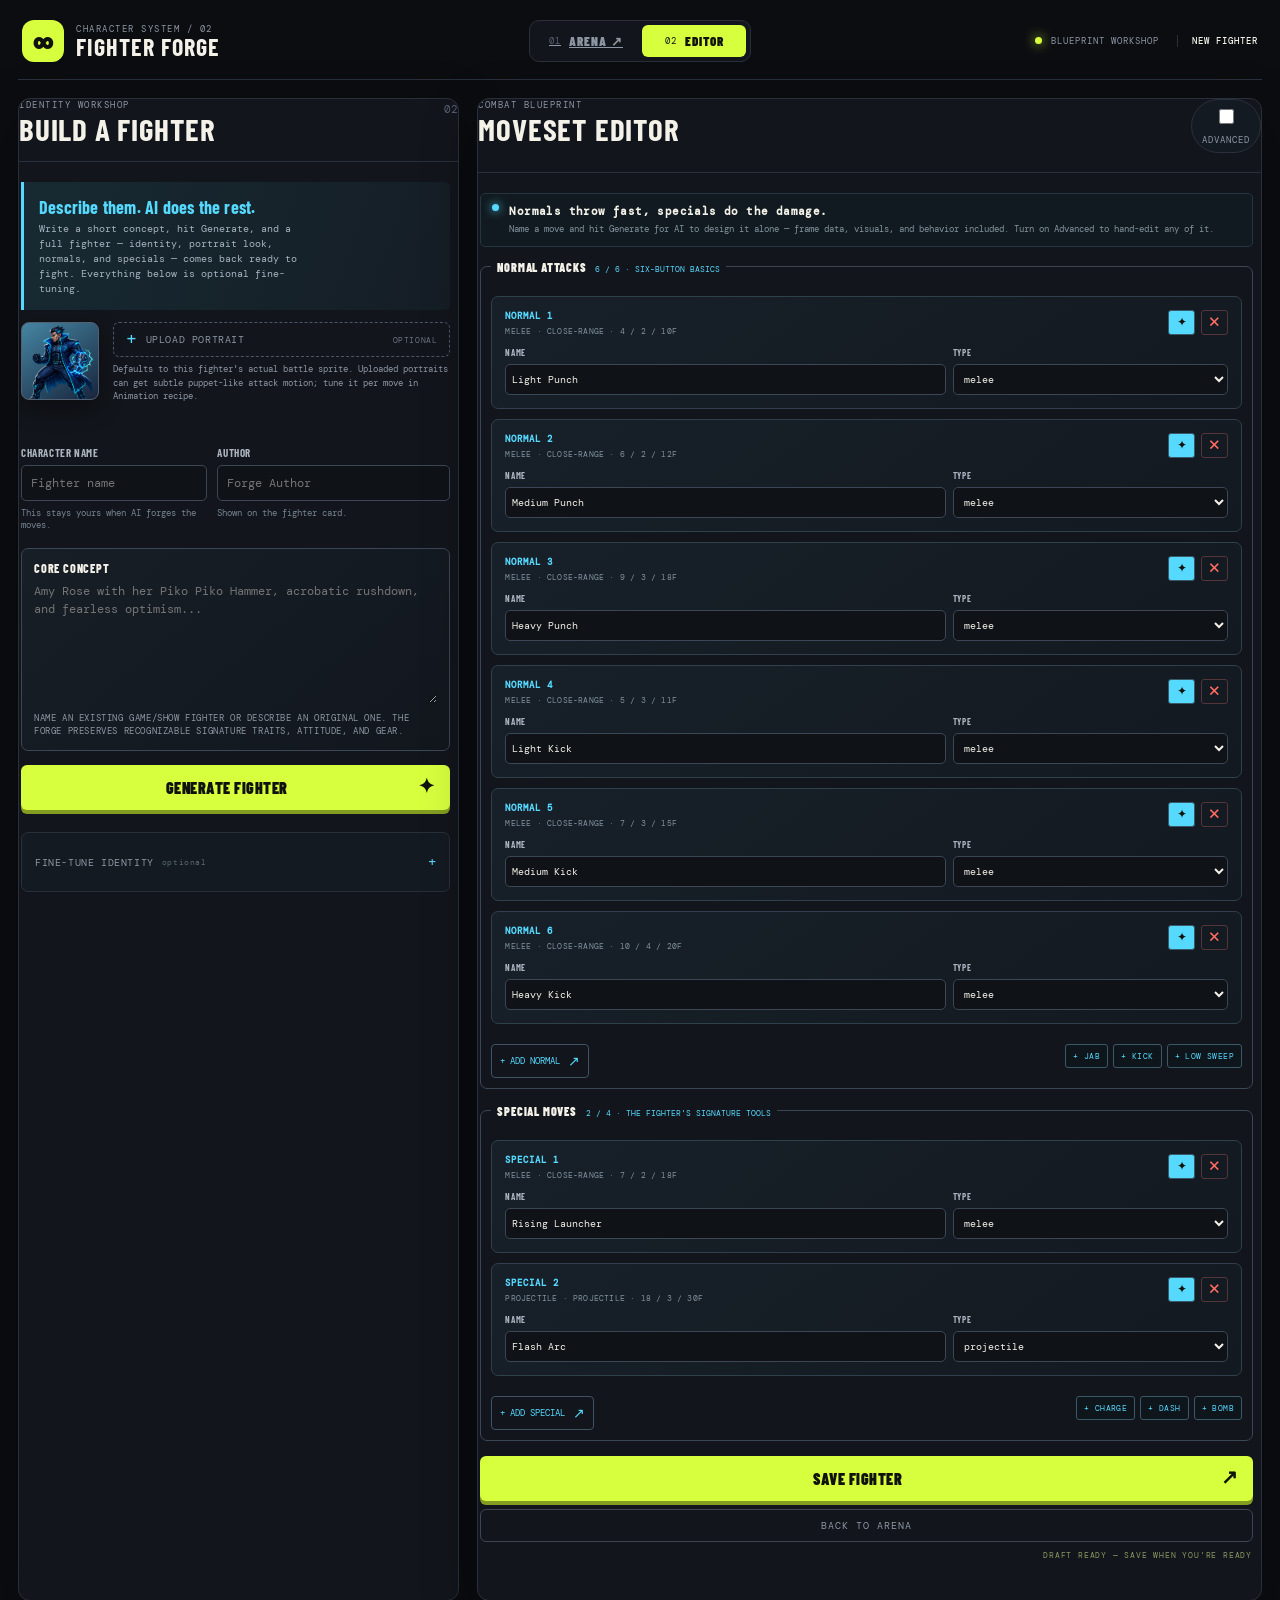
==== commit 19f8fb9b: "a a" ====
--- a/editor.html
+++ b/editor.html
@@ -16,7 +16,6 @@
         <nav class="tabs" aria-label="Fighter Forge sections">
           <a class="tab" href="index.html"><span>01</span>ARENA ↗</a>
           <span class="tab active"><span>02</span>EDITOR</span>
-          <a class="tab" href="stages.html"><span>03</span>STAGES ↗</a>
         </nav>
         <div class="top-status"><i></i><span>BLUEPRINT WORKSHOP</span><b id="editor-mode">NEW FIGHTER</b></div>
       </header>
@@ -31,7 +30,7 @@
               <div class="portrait-preview" id="portrait-preview" aria-label="Fighter portrait preview">👊</div>
               <div class="portrait-row-copy">
                 <label class="file-pick"><span>+</span> UPLOAD PORTRAIT <small>OPTIONAL</small><input id="portrait-upload" type="file" accept="image/*" /></label>
-                <small class="field-help">Defaults to this fighter's actual battle sprite — a custom image only replaces it if you upload one.</small>
+                <small class="field-help">Defaults to this fighter's actual battle sprite. Uploaded portraits can get subtle puppet-like attack motion; tune it per move in Animation recipe.</small>
                 <div id="portrait-status" class="status"></div>
               </div>
             </div>
--- a/styles.css
+++ b/styles.css
@@ -40,6 +40,20 @@
 .health { height:15px; padding:2px; background:#101116aa; border:1px solid #000; grid-column:1 / -1; }
 .health i { display:block; width:100%; height:100%; background:linear-gradient(90deg,var(--lime),#70eb82); transition:width .2s; }
 .right .health i { margin-left:auto; background:linear-gradient(90deg,#ff8a5c,#ffd05d); }
+.momentum { display:none; position:relative; grid-column:1 / -1; height:8px; overflow:visible; background:#071522; border:1px solid #234d69; }
+.momentum i { display:block; width:0; height:100%; background:linear-gradient(90deg,#168fea,#7cecff); box-shadow:0 0 8px #2fc9ff; transition:width .12s; }
+.momentum b { position:absolute; right:3px; bottom:7px; color:#66dfff; font:7px 'DM Mono',monospace; letter-spacing:1px; opacity:.82; }
+.momentum[data-level="1"] i { background:linear-gradient(90deg,#168fea,#7cecff); }
+.momentum[data-level="2"] i { background:linear-gradient(90deg,#168fea,#d6fbff); box-shadow:0 0 12px #71eaff; }
+.momentum[data-level="3"] { border-color:#e4fbff; animation:momentum-pulse .7s ease-in-out infinite alternate; }
+.momentum[data-level="3"] i { background:linear-gradient(90deg,#4bd9ff,#ffffff,#5ba9ff); box-shadow:0 0 16px #b4f7ff; }
+@keyframes momentum-pulse { from { box-shadow:0 0 3px #6bdfff; } to { box-shadow:0 0 13px #d7fbff; } }
+.heartbeat { display:none; position:relative; grid-column:1 / -1; height:8px; overflow:visible; background:#26101e; border:1px solid #713256; }
+.heartbeat i { display:block; width:0; height:100%; background:linear-gradient(90deg,#e82f86,#ffb7d8); box-shadow:0 0 8px #ff4e9b; transition:width .14s; }
+.heartbeat b { position:absolute; right:3px; bottom:7px; color:#ff9bc4; font:7px 'DM Mono',monospace; letter-spacing:1px; opacity:.86; }
+.heartbeat[data-level="3"] { border-color:#fff0f8; animation:heartbeat-pulse .58s ease-in-out infinite alternate; }
+.heartbeat[data-level="3"] i { background:linear-gradient(90deg,#ff4e9b,#fff0a6,#ff78b9); box-shadow:0 0 16px #ff9ac7; }
+@keyframes heartbeat-pulse { from { box-shadow:0 0 3px #ff4e9b; } to { box-shadow:0 0 13px #ffd1e5; } }
 .round-display { display:grid; justify-items:center; gap:0; text-align:center; }
 .round-display span { padding:3px 9px; border:1px solid #fff4; border-radius:99px; background:#101116aa; font:9px 'DM Mono',monospace; letter-spacing:1px; }
 .round-display strong { margin-top:3px; font-size:27px; letter-spacing:2px; }
@@ -548,7 +562,7 @@
 
 /* ── Guard and super meters ──────────────────────────────────────────────── */
 .guard, .meter { grid-column:1 / -1; padding:1px; background:#0a0d12aa; border:1px solid #00000099; }
-.guard { height:7px; }
+.guard { height:7px; position:relative; overflow:visible; }
 .meter { height:9px; }
 .guard i, .meter i { display:block; width:100%; height:100%; transition:width .12s linear; }
 .guard i { background:linear-gradient(90deg,#69d7ff,#bdf6ff); }
@@ -556,9 +570,17 @@
 .right .guard i, .right .meter i { margin-left:auto; }
 .nameplate.charged .meter { box-shadow:0 0 0 1px #ffd05d, 0 0 14px #ffd05d88; }
 .nameplate.charged .meter i { background:linear-gradient(90deg,#ffd05d,#fff6cf,#ffd05d); animation:meter-charged .7s linear infinite; }
+.nameplate.push-ready:not(.charged) .meter { box-shadow:0 0 0 1px #8fe4ff, 0 0 10px #8fe4ff66; }
+.nameplate.push-ready:not(.charged) .meter i { background:linear-gradient(90deg,#69d7ff,#d9fbff); }
 @keyframes meter-charged { 0% { filter:brightness(1); } 50% { filter:brightness(1.6); } 100% { filter:brightness(1); } }
 .arena-page .guard { height:9px; border:2px solid #05080c; }
 .arena-page .meter { height:12px; border:2px solid #05080c; }
+.nameplate.guard-danger .guard { border-color:#ff6c61; box-shadow:0 0 0 1px #ff6c61aa, 0 0 13px #ff405c66; animation:guard-danger-pulse .42s ease-in-out infinite alternate; }
+.nameplate.guard-danger .guard i { background:linear-gradient(90deg,#ff405c,#ffd05d); }
+.nameplate.guard-broken .guard { border-color:#ffe66d; box-shadow:0 0 0 1px #ff9f43, 0 0 18px #ff9f4388; }
+.nameplate.guard-broken .guard i { width:100% !important; background:repeating-linear-gradient(135deg,#ffe66d 0 7px,#ff7043 7px 12px); animation:guard-broken-stripes .3s linear infinite; }
+@keyframes guard-danger-pulse { from { filter:brightness(1); } to { filter:brightness(1.55); } }
+@keyframes guard-broken-stripes { to { background-position:12px 0; } }
 
 /* ── Round banner tones ──────────────────────────────────────────────────── */
 .result[data-tone="go"] { color:#d8ff3e; }
@@ -568,6 +590,23 @@
 .result[data-tone="perfect"] { color:#ffd05d; }
 .result[data-tone="draw"] { color:#9fb3c8; }
 .result[data-tone="win"] { color:#ff6c61; }
+.result[data-tone="ko"] { color:#ff5c68; font-size:clamp(62px,10vw,144px); letter-spacing:8px; text-shadow:0 0 18px #ff405c88, 6px 6px #101014; }
+.result[data-tone="round-ko"] { color:#ff6c61; }
+
+/* ── Round card intro ────────────────────────────────────────────────────── */
+.round-card { position:absolute; inset:0; display:flex; flex-direction:column; align-items:center; justify-content:center; gap:0; pointer-events:none; opacity:0; background:rgba(4,6,14,.72); transition:opacity .22s; z-index:12; }
+.round-card.show { opacity:1; }
+.round-card.exit { opacity:0; transition:opacity .18s; }
+.rc-label { color:var(--cyan); font:900 12px 'DM Mono',monospace; letter-spacing:10px; text-transform:uppercase; opacity:0; transform:translateY(10px); transition:opacity .22s,transform .22s cubic-bezier(.2,.9,.25,1); }
+.round-card.show .rc-label { opacity:1; transform:none; }
+.rc-num { font:900 clamp(88px,13vw,172px) 'DM Mono',monospace; color:#fff; line-height:.88; text-shadow:6px 6px #080810,0 0 50px #ffffff33; opacity:0; transform:scale(1.12); transition:opacity .2s .08s,transform .2s .08s cubic-bezier(.16,.9,.22,1); }
+.round-card.show .rc-num { opacity:1; transform:scale(1); }
+.rc-fight { font:900 clamp(34px,5.6vw,76px) 'DM Mono',monospace; color:#d8ff3e; letter-spacing:7px; text-shadow:4px 4px #080810,0 0 28px #d8ff3e55; margin-top:10px; opacity:0; transform:scale(1.18); transition:none; }
+.round-card.show.fight .rc-fight { opacity:1; transform:scale(1); transition:opacity .13s,transform .13s cubic-bezier(.12,.9,.18,1); }
+
+/* ── Back to character select button ─────────────────────────────────────── */
+.back-to-select { position:absolute; bottom:clamp(54px,8%,80px); left:50%; transform:translateX(-50%) translateX(-110px); background:none; border:1.5px solid #ffffff44; color:#ffffffaa; font:700 11px 'DM Mono',monospace; letter-spacing:2px; padding:8px 16px; border-radius:3px; cursor:pointer; transition:border-color .15s,color .15s; }
+.back-to-select:hover { border-color:#ffffffcc; color:#fff; }
 
 /* ── Character select: roster + dossier ──────────────────────────────────── */
 .select-body { min-height:0; display:contents; }
@@ -881,3 +920,105 @@
   .arena-page:not(.in-match) .select-slot { grid-template-columns:54px minmax(0,1fr); }
   .arena-page:not(.in-match) .slot-portrait { width:54px; height:68px; }
 }
+
+/* Character select polish: give the fighter readout and roster equal weight. */
+@media (min-width:651px) {
+  .arena-page:not(.in-match) .select-slot {
+    min-height:112px;
+    display:grid;
+    grid-template-columns:132px minmax(0,1fr);
+    grid-template-rows:auto auto auto;
+    column-gap:14px;
+    align-items:center;
+    padding:11px 13px;
+  }
+
+  .arena-page:not(.in-match) .select-slot .slot-label { grid-column:1 / -1; }
+  .arena-page:not(.in-match) .select-slot .slot-portrait {
+    grid-column:1;
+    grid-row:2 / span 2;
+    width:132px;
+    height:78px;
+  }
+  .arena-page:not(.in-match) .select-slot strong,
+  .arena-page:not(.in-match) .select-slot small,
+  .arena-page:not(.in-match) .select-slot em { grid-column:2; }
+  .arena-page:not(.in-match) .select-slot strong { align-self:end; }
+  .arena-page:not(.in-match) .select-slot em { align-self:start; }
+
+  .arena-page:not(.in-match) .select-slot[data-slot="1"] {
+    grid-template-columns:minmax(0,1fr) 132px;
+    text-align:right;
+  }
+  .arena-page:not(.in-match) .select-slot[data-slot="1"] .slot-portrait { grid-column:2; }
+  .arena-page:not(.in-match) .select-slot[data-slot="1"] strong,
+  .arena-page:not(.in-match) .select-slot[data-slot="1"] small,
+  .arena-page:not(.in-match) .select-slot[data-slot="1"] em { grid-column:1; }
+
+  .arena-page:not(.in-match) .stage-picker {
+    margin:8px 0 10px;
+    padding:9px 10px;
+  }
+  .arena-page:not(.in-match) .stage-strip { padding:6px 0 2px; }
+  .arena-page:not(.in-match) .stage-tile { height:48px; flex-basis:112px; }
+  .arena-page:not(.in-match) .stage-picker-actions .secondary {
+    margin-top:4px;
+    padding:6px 10px;
+  }
+
+  .arena-page:not(.in-match) .dossier {
+    min-height:188px;
+    border-color:#56d9ff66;
+    background:linear-gradient(145deg,#111d27,#0b1219 72%);
+  }
+  .arena-page:not(.in-match) .dossier-top {
+    padding-bottom:10px;
+    border-bottom:1px solid #56d9ff2e;
+  }
+  .arena-page:not(.in-match) .dossier-stats {
+    grid-template-columns:1fr 1fr;
+    column-gap:12px;
+  }
+  .arena-page:not(.in-match) .dossier-moves li {
+    border-left:2px solid #b9ff39aa;
+    background:#071016;
+  }
+
+  .arena-page:not(.in-match) .fighter-card {
+    background:linear-gradient(145deg,#14232c,#0d171e);
+    transition:transform .16s ease, border-color .16s ease, box-shadow .16s ease;
+  }
+  .arena-page:not(.in-match) .fighter-card:hover,
+  .arena-page:not(.in-match) .fighter-card.focused {
+    transform:translateY(-3px);
+    border-color:#56d9ff;
+    box-shadow:0 7px 0 #02070b99, 0 0 18px #56d9ff22;
+  }
+  .arena-page:not(.in-match) .fighter-card.selected {
+    border-color:#b9ff39;
+    box-shadow:inset 0 3px #b9ff39, 0 7px 0 #02070b99, 0 0 20px #b9ff3930;
+  }
+}
+
+@media (max-width:650px) {
+  .arena-page:not(.in-match) .select-slot[data-slot="1"] {
+    grid-template-columns:64px minmax(0,1fr);
+    text-align:left;
+  }
+  .arena-page:not(.in-match) .select-slot[data-slot="1"] .slot-portrait,
+  .arena-page:not(.in-match) .select-slot[data-slot="1"] strong,
+  .arena-page:not(.in-match) .select-slot[data-slot="1"] small,
+  .arena-page:not(.in-match) .select-slot[data-slot="1"] em { grid-column:initial; }
+  .arena-page:not(.in-match) .select-slot[data-slot="1"] .slot-portrait { grid-column:1; }
+  .arena-page:not(.in-match) .select-slot[data-slot="1"] strong,
+  .arena-page:not(.in-match) .select-slot[data-slot="1"] small,
+  .arena-page:not(.in-match) .select-slot[data-slot="1"] em { grid-column:2; }
+  .arena-page:not(.in-match) .stage-picker { margin-top:8px; padding:9px; }
+  .arena-page:not(.in-match) .stage-tile { height:52px; }
+}
+
+@media (min-width:651px) {
+  .arena-page:not(.in-match) .select-actions-no-forge {
+    grid-template-columns:repeat(2,minmax(0,max-content)) minmax(180px,1fr);
+  }
+}
